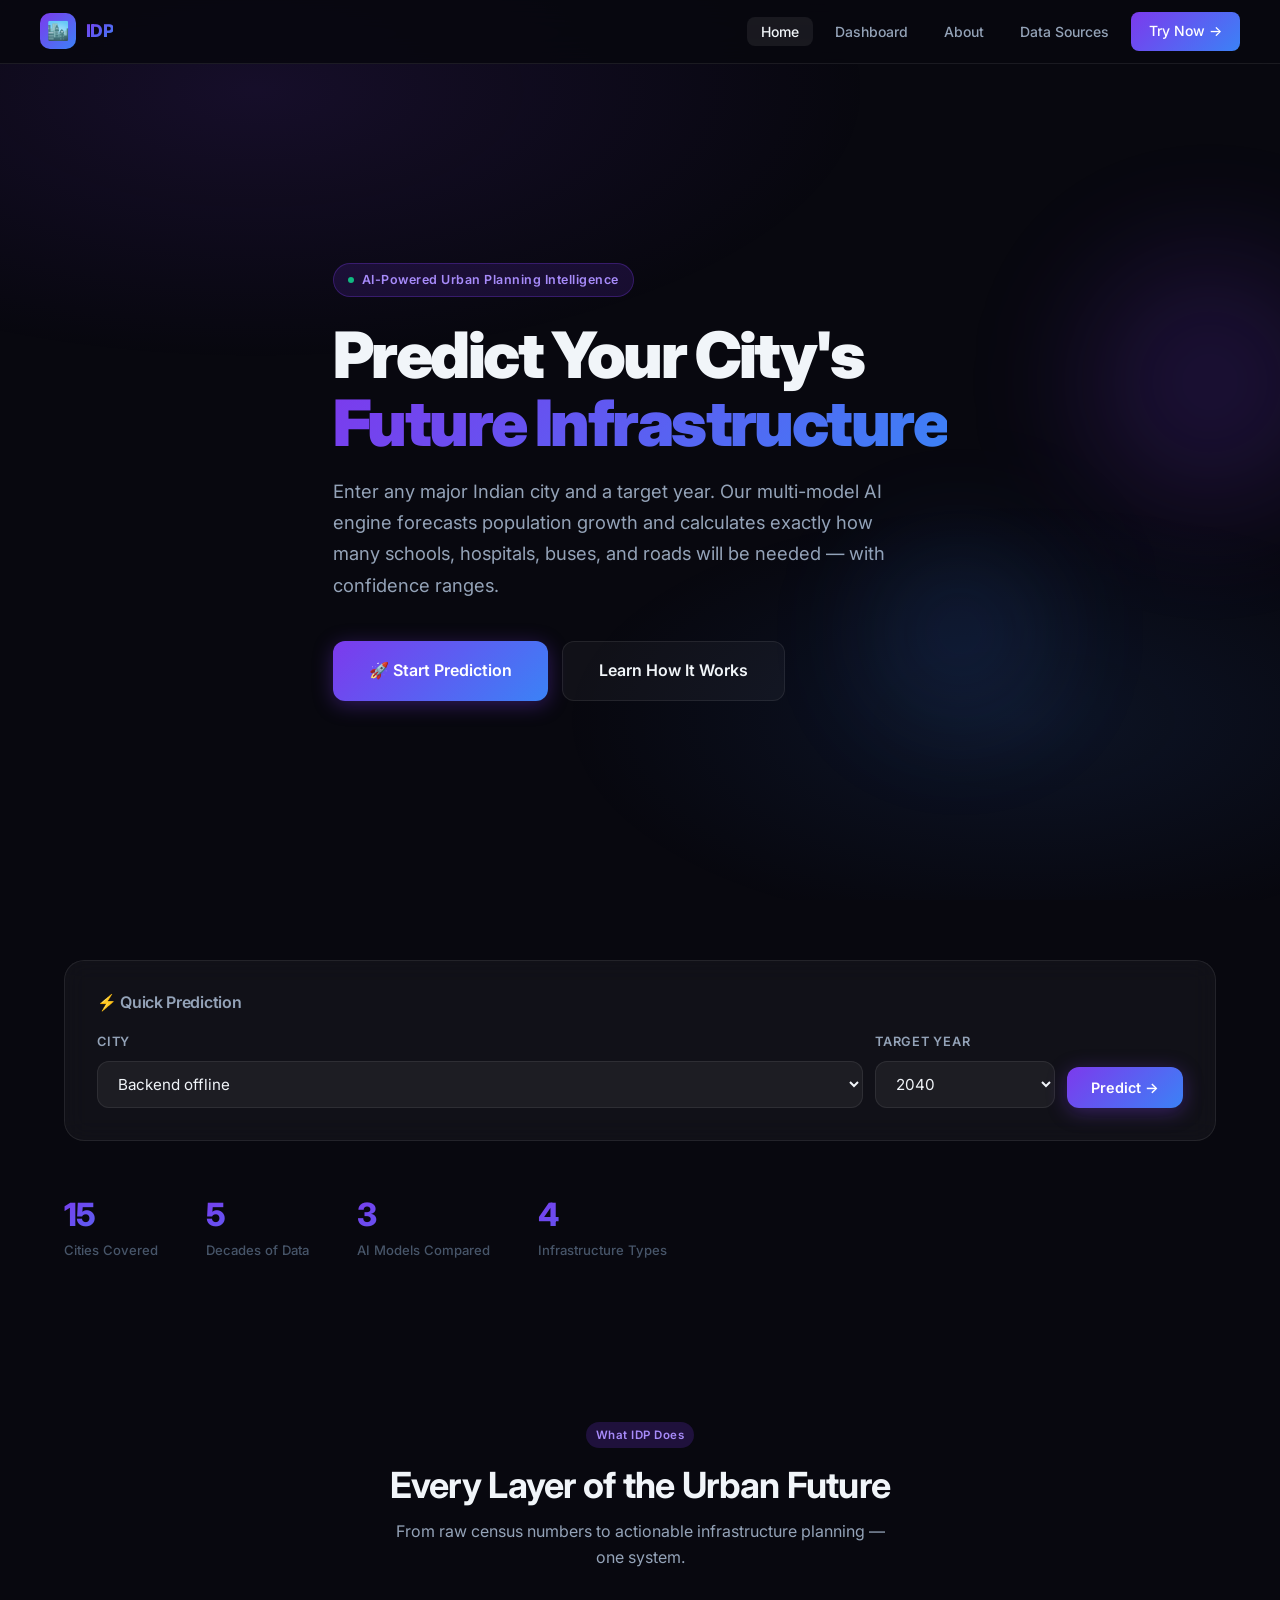
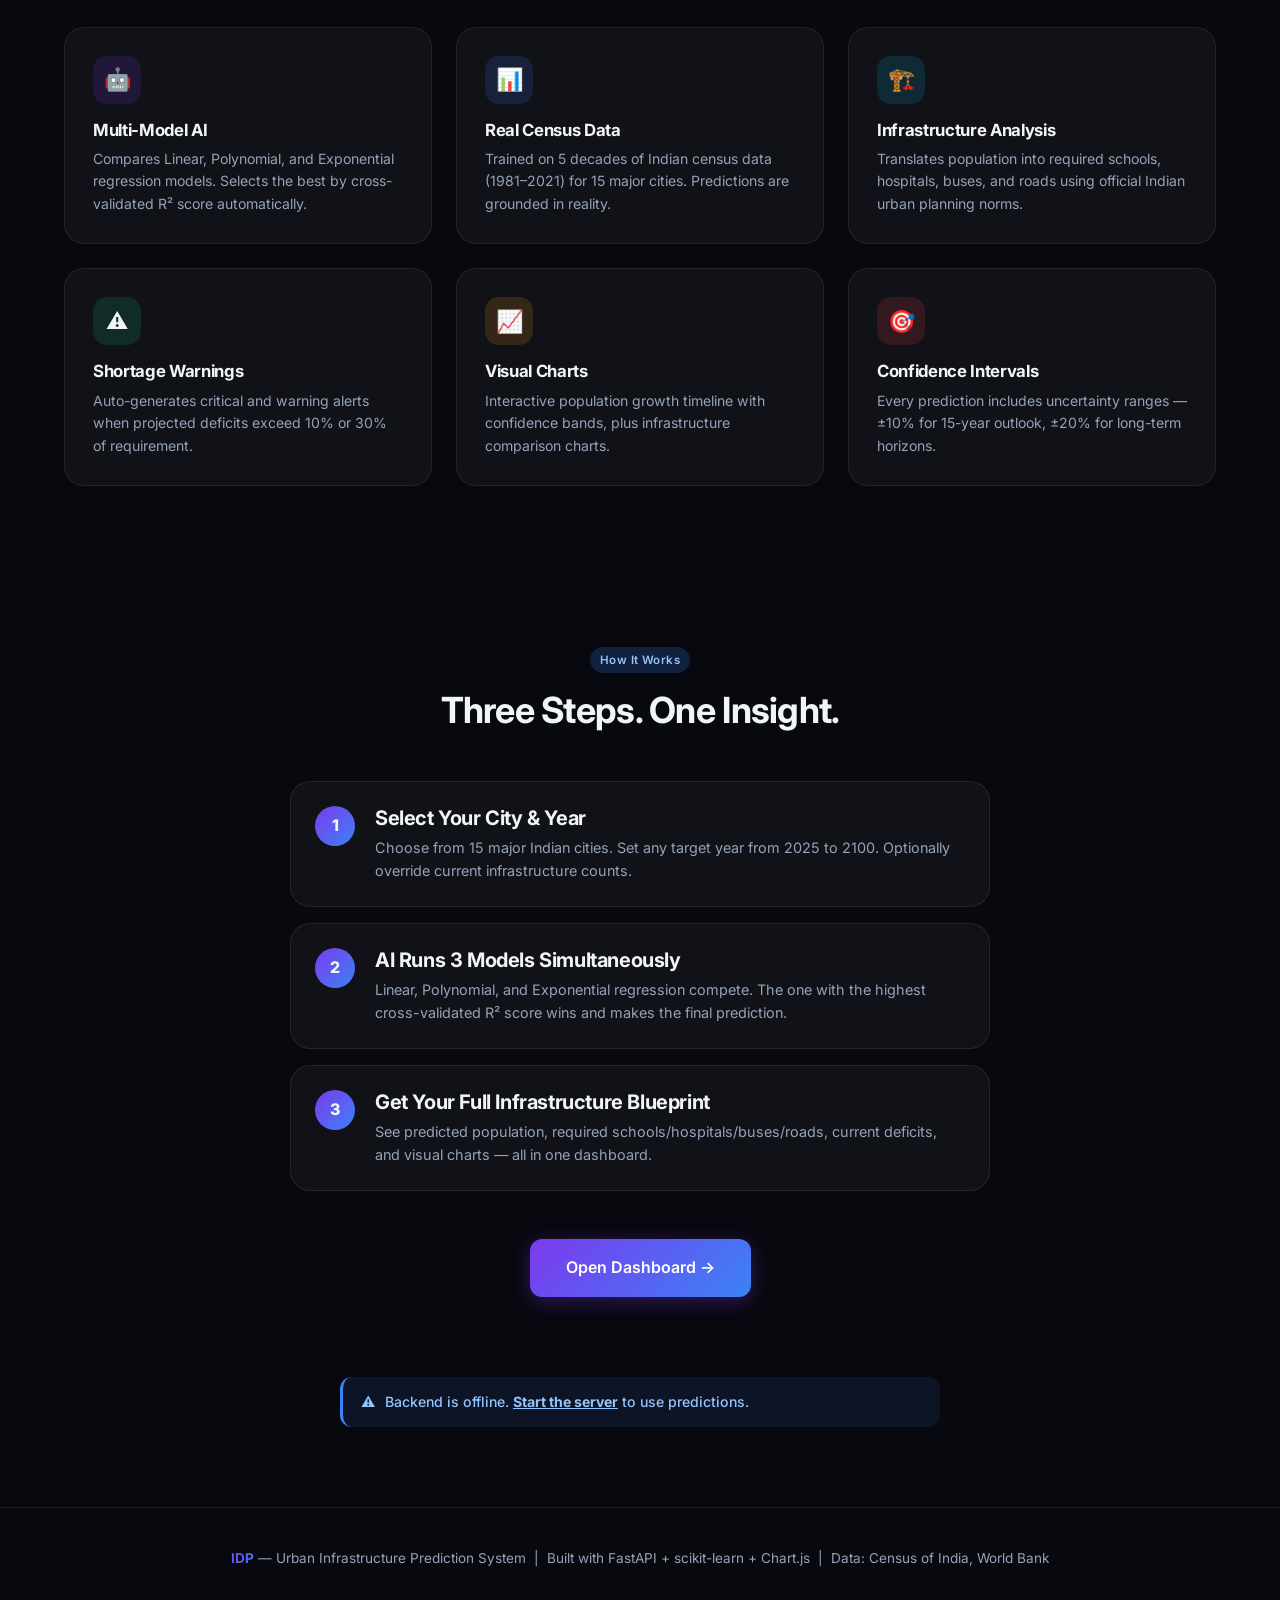
==== frontend/index.html @ 0c43f5b7 "v1.0-init: Project scaffold, data CSVs, README" ====
<!DOCTYPE html>
<html lang="en">
<head>
  <meta charset="UTF-8" />
  <meta name="viewport" content="width=device-width, initial-scale=1.0" />
  <title>IDP — Urban Infrastructure Prediction System</title>
  <meta name="description" content="AI-powered population forecasting and infrastructure planning for Indian cities. Predict future schools, hospitals, buses, and roads your city will need." />
  <link rel="stylesheet" href="css/style.css" />
  <style>
    /* ── Hero ── */
    .hero {
      min-height: calc(100vh - 64px);
      display: flex;
      align-items: center;
      position: relative;
      z-index: 1;
      overflow: hidden;
    }

    .hero-content { max-width: 680px; }

    .hero-badge {
      display: inline-flex;
      align-items: center;
      gap: 8px;
      background: rgba(124,58,237,0.15);
      border: 1px solid rgba(124,58,237,0.3);
      border-radius: 100px;
      padding: 6px 14px;
      font-size: 0.78rem;
      font-weight: 600;
      color: #a78bfa;
      margin-bottom: 24px;
      letter-spacing: 0.04em;
    }

    .hero-badge .dot {
      width: 6px; height: 6px;
      border-radius: 50%;
      background: #10b981;
      animation: pulse 2s ease-in-out infinite;
    }

    .hero h1 {
      font-size: clamp(2.4rem, 5.5vw, 4rem);
      font-weight: 900;
      line-height: 1.05;
      letter-spacing: -0.04em;
      margin-bottom: 20px;
    }

    .hero p {
      font-size: 1.15rem;
      line-height: 1.7;
      max-width: 560px;
      margin-bottom: 40px;
    }

    .hero-actions { display: flex; gap: 14px; flex-wrap: wrap; }

    /* ── Quick search ── */
    .quick-search {
      background: rgba(255,255,255,0.04);
      border: 1px solid rgba(255,255,255,0.08);
      border-radius: 20px;
      padding: 32px;
      backdrop-filter: blur(12px);
      margin-top: 60px;
    }

    .quick-search h3 {
      font-size: 1rem;
      font-weight: 600;
      color: var(--text-secondary);
      margin-bottom: 20px;
    }

    .search-row {
      display: grid;
      grid-template-columns: 1fr 180px auto;
      gap: 12px;
      align-items: end;
    }

    /* ── Stats ticker ── */
    .stats-row {
      display: flex;
      gap: 48px;
      flex-wrap: wrap;
      margin-top: 48px;
    }

    .stat-item {}
    .stat-item .num {
      font-size: 2rem;
      font-weight: 800;
      letter-spacing: -0.04em;
      background: var(--accent-grad);
      -webkit-background-clip: text;
      -webkit-text-fill-color: transparent;
      background-clip: text;
    }
    .stat-item .lbl {
      font-size: 0.82rem;
      color: var(--text-muted);
      font-weight: 500;
    }

    /* ── Feature grid ── */
    .feature-icon {
      width: 48px; height: 48px;
      border-radius: 14px;
      display: flex; align-items: center; justify-content: center;
      font-size: 22px;
      margin-bottom: 16px;
    }

    .feature-card h3 { margin-bottom: 8px; font-size: 1.05rem; }
    .feature-card p  { font-size: 0.88rem; }

    /* ── Hero visual ── */
    .hero-visual {
      position: absolute;
      right: -80px;
      top: 50%;
      transform: translateY(-50%);
      width: 500px;
      height: 500px;
      pointer-events: none;
      opacity: 0.7;
    }

    .orb {
      position: absolute;
      border-radius: 50%;
      filter: blur(60px);
    }

    .orb-1 {
      width: 300px; height: 300px;
      background: radial-gradient(circle, rgba(124,58,237,0.35), transparent);
      top: 0; right: 0;
      animation: float1 6s ease-in-out infinite;
    }

    .orb-2 {
      width: 200px; height: 200px;
      background: radial-gradient(circle, rgba(59,130,246,0.3), transparent);
      bottom: 0; left: 0;
      animation: float2 8s ease-in-out infinite;
    }

    @keyframes float1 {
      0%, 100% { transform: translateY(0) scale(1); }
      50%       { transform: translateY(-20px) scale(1.05); }
    }
    @keyframes float2 {
      0%, 100% { transform: translateY(0) scale(1); }
      50%       { transform: translateY(20px) scale(0.95); }
    }

    /* ── How it works ── */
    .step-number {
      width: 40px; height: 40px;
      border-radius: 50%;
      background: var(--accent-grad);
      display: flex; align-items: center; justify-content: center;
      font-weight: 800;
      font-size: 1rem;
      flex-shrink: 0;
    }

    .step-row {
      display: flex;
      align-items: flex-start;
      gap: 20px;
      padding: 24px;
      background: var(--bg-card);
      border: 1px solid var(--border);
      border-radius: var(--radius-lg);
      transition: var(--transition);
    }

    .step-row:hover {
      border-color: var(--border-accent);
      background: var(--bg-card-hover);
    }

    @media (max-width: 900px) {
      .hero-visual { display: none; }
      .search-row { grid-template-columns: 1fr; }
    }
  </style>
</head>
<body>

<!-- ── Navbar ── -->
<nav class="navbar">
  <div class="navbar-inner">
    <a href="index.html" class="nav-logo">
      <div class="logo-icon">🏙️</div>
      <span class="gradient-text">IDP</span>
    </a>
    <ul class="nav-links">
      <li><a href="index.html" class="active">Home</a></li>
      <li><a href="dashboard.html">Dashboard</a></li>
      <li><a href="about.html">About</a></li>
      <li><a href="sources.html">Data Sources</a></li>
      <li><a href="dashboard.html" class="btn btn-sm nav-cta">Try Now →</a></li>
    </ul>
  </div>
</nav>

<!-- ── Hero ── -->
<section class="hero">
  <div class="container">
    <div class="hero-content fade-in">
      <div class="hero-badge">
        <span class="dot"></span>
        AI-Powered Urban Planning Intelligence
      </div>

      <h1>
        Predict Your City's<br/>
        <span class="gradient-text">Future Infrastructure</span>
      </h1>

      <p>
        Enter any major Indian city and a target year. Our multi-model AI engine
        forecasts population growth and calculates exactly how many schools,
        hospitals, buses, and roads will be needed — with confidence ranges.
      </p>

      <div class="hero-actions">
        <a href="dashboard.html" class="btn btn-primary btn-lg" id="hero-cta-btn">
          🚀 Start Prediction
        </a>
        <a href="about.html" class="btn btn-secondary btn-lg">
          Learn How It Works
        </a>
      </div>
    </div>

    <!-- Floating orbs -->
    <div class="hero-visual">
      <div class="orb orb-1"></div>
      <div class="orb orb-2"></div>
    </div>
  </div>
</section>

<!-- ── Stats ── -->
<section class="section" style="padding-top: 0;">
  <div class="container">
    <!-- Quick search -->
    <div class="quick-search fade-in fade-in-delay-2">
      <h3>⚡ Quick Prediction</h3>
      <div class="search-row">
        <div class="form-group">
          <label class="form-label" for="qs-city">City</label>
          <select class="form-control" id="qs-city">
            <option value="">Loading cities...</option>
          </select>
        </div>
        <div class="form-group">
          <label class="form-label" for="qs-year">Target Year</label>
          <select class="form-control" id="qs-year"></select>
        </div>
        <div class="form-group">
          <label class="form-label">&nbsp;</label>
          <button class="btn btn-primary" id="qs-btn" onclick="quickPredict()">
            Predict →
          </button>
        </div>
      </div>
    </div>

    <!-- Stats ticker -->
    <div class="stats-row fade-in fade-in-delay-3">
      <div class="stat-item">
        <div class="num" id="stat-cities">15</div>
        <div class="lbl">Cities Covered</div>
      </div>
      <div class="stat-item">
        <div class="num">5</div>
        <div class="lbl">Decades of Data</div>
      </div>
      <div class="stat-item">
        <div class="num">3</div>
        <div class="lbl">AI Models Compared</div>
      </div>
      <div class="stat-item">
        <div class="num">4</div>
        <div class="lbl">Infrastructure Types</div>
      </div>
    </div>
  </div>
</section>

<!-- ── Features ── -->
<section class="section">
  <div class="container">
    <div style="text-align:center; margin-bottom: 56px;">
      <span class="badge badge-purple" style="margin-bottom: 16px;">What IDP Does</span>
      <h2>Every Layer of the Urban Future</h2>
      <p style="max-width: 520px; margin: 12px auto;">
        From raw census numbers to actionable infrastructure planning — one system.
      </p>
    </div>

    <div class="grid-3">
      <div class="card feature-card fade-in fade-in-delay-1">
        <div class="feature-icon" style="background: rgba(124,58,237,0.15);">🤖</div>
        <h3>Multi-Model AI</h3>
        <p>Compares Linear, Polynomial, and Exponential regression models. Selects the best by cross-validated R² score automatically.</p>
      </div>
      <div class="card feature-card fade-in fade-in-delay-2">
        <div class="feature-icon" style="background: rgba(59,130,246,0.15);">📊</div>
        <h3>Real Census Data</h3>
        <p>Trained on 5 decades of Indian census data (1981–2021) for 15 major cities. Predictions are grounded in reality.</p>
      </div>
      <div class="card feature-card fade-in fade-in-delay-3">
        <div class="feature-icon" style="background: rgba(6,182,212,0.15);">🏗️</div>
        <h3>Infrastructure Analysis</h3>
        <p>Translates population into required schools, hospitals, buses, and roads using official Indian urban planning norms.</p>
      </div>
      <div class="card feature-card fade-in fade-in-delay-1">
        <div class="feature-icon" style="background: rgba(16,185,129,0.15);">⚠️</div>
        <h3>Shortage Warnings</h3>
        <p>Auto-generates critical and warning alerts when projected deficits exceed 10% or 30% of requirement.</p>
      </div>
      <div class="card feature-card fade-in fade-in-delay-2">
        <div class="feature-icon" style="background: rgba(245,158,11,0.15);">📈</div>
        <h3>Visual Charts</h3>
        <p>Interactive population growth timeline with confidence bands, plus infrastructure comparison charts.</p>
      </div>
      <div class="card feature-card fade-in fade-in-delay-3">
        <div class="feature-icon" style="background: rgba(239,68,68,0.15);">🎯</div>
        <h3>Confidence Intervals</h3>
        <p>Every prediction includes uncertainty ranges — ±10% for 15-year outlook, ±20% for long-term horizons.</p>
      </div>
    </div>
  </div>
</section>

<!-- ── How it works ── -->
<section class="section">
  <div class="container">
    <div style="text-align:center; margin-bottom: 48px;">
      <span class="badge badge-blue" style="margin-bottom: 16px;">How It Works</span>
      <h2>Three Steps. One Insight.</h2>
    </div>

    <div style="display: flex; flex-direction: column; gap: 16px; max-width: 700px; margin: 0 auto;">
      <div class="step-row fade-in">
        <div class="step-number">1</div>
        <div>
          <h3 style="margin-bottom: 6px;">Select Your City & Year</h3>
          <p style="font-size: 0.9rem;">Choose from 15 major Indian cities. Set any target year from 2025 to 2100. Optionally override current infrastructure counts.</p>
        </div>
      </div>
      <div class="step-row fade-in fade-in-delay-1">
        <div class="step-number">2</div>
        <div>
          <h3 style="margin-bottom: 6px;">AI Runs 3 Models Simultaneously</h3>
          <p style="font-size: 0.9rem;">Linear, Polynomial, and Exponential regression compete. The one with the highest cross-validated R² score wins and makes the final prediction.</p>
        </div>
      </div>
      <div class="step-row fade-in fade-in-delay-2">
        <div class="step-number">3</div>
        <div>
          <h3 style="margin-bottom: 6px;">Get Your Full Infrastructure Blueprint</h3>
          <p style="font-size: 0.9rem;">See predicted population, required schools/hospitals/buses/roads, current deficits, and visual charts — all in one dashboard.</p>
        </div>
      </div>
    </div>

    <div style="text-align:center; margin-top: 48px;">
      <a href="dashboard.html" class="btn btn-primary btn-lg" id="how-cta-btn">
        Open Dashboard →
      </a>
    </div>
  </div>
</section>

<!-- ── Backend status ── -->
<section class="section" style="padding-top: 0;">
  <div class="container">
    <div id="backend-status-bar" class="alert alert-info" style="max-width: 600px; margin: 0 auto; display:none;">
      <span>⚠️</span>
      <span>Backend is offline. <a href="about.html#setup" style="color:inherit;font-weight:700;">Start the server</a> to use predictions.</span>
    </div>
  </div>
</section>

<!-- ── Footer ── -->
<footer class="footer">
  <p>
    <strong class="gradient-text">IDP</strong> — Urban Infrastructure Prediction System &nbsp;|&nbsp;
    Built with FastAPI + scikit-learn + Chart.js &nbsp;|&nbsp;
    Data: Census of India, World Bank
  </p>
</footer>

<script src="js/api.js"></script>
<script>
  // ── Populate year selector ──
  const ysEl = document.getElementById("qs-year");
  for (let y = 2025; y <= 2075; y += 5) {
    const opt = document.createElement("option");
    opt.value = y;
    opt.textContent = y;
    if (y === 2040) opt.selected = true;
    ysEl.appendChild(opt);
  }

  // ── Load cities ──
  (async () => {
    const el = document.getElementById("qs-city");
    try {
      const data = await getCities();
      el.innerHTML = "";
      data.cities.forEach(c => {
        const opt = document.createElement("option");
        opt.value = c; opt.textContent = c;
        el.appendChild(opt);
      });
      document.getElementById("stat-cities").textContent = data.count;
    } catch {
      el.innerHTML = '<option value="">Backend offline</option>';
      document.getElementById("backend-status-bar").style.display = "flex";
    }
  })();

  // ── Backend health check ──
  checkBackendHealth().then(ok => {
    if (!ok) document.getElementById("backend-status-bar").style.display = "flex";
  });

  // ── Quick predict → redirect to dashboard ──
  function quickPredict() {
    const city = document.getElementById("qs-city").value;
    const year = document.getElementById("qs-year").value;
    if (!city) return;
    window.location.href = `dashboard.html?city=${encodeURIComponent(city)}&year=${year}`;
  }
</script>
</body>
</html>
---- frontend/css/style.css ----
/* ═══════════════════════════════════════════════════════════════
   IDP — Urban Infrastructure Prediction System
   style.css — Design System (Dark Mode + Glassmorphism)
═══════════════════════════════════════════════════════════════ */

@import url('https://fonts.googleapis.com/css2?family=Inter:wght@300;400;500;600;700;800;900&family=JetBrains+Mono:wght@400;500&display=swap');

/* ── CSS Variables ── */
:root {
  --bg-primary:    #08080f;
  --bg-secondary:  #0f0f1a;
  --bg-card:       rgba(255, 255, 255, 0.04);
  --bg-card-hover: rgba(255, 255, 255, 0.07);

  --accent-purple: #7c3aed;
  --accent-blue:   #3b82f6;
  --accent-cyan:   #06b6d4;
  --accent-grad:   linear-gradient(135deg, #7c3aed, #3b82f6);
  --accent-grad2:  linear-gradient(135deg, #3b82f6, #06b6d4);

  --success:  #10b981;
  --warning:  #f59e0b;
  --danger:   #ef4444;

  --text-primary:   #f1f5f9;
  --text-secondary: #94a3b8;
  --text-muted:     #475569;

  --border:        rgba(255, 255, 255, 0.08);
  --border-accent: rgba(124, 58, 237, 0.4);

  --shadow-sm:  0 2px 8px rgba(0,0,0,0.4);
  --shadow-md:  0 8px 32px rgba(0,0,0,0.5);
  --shadow-lg:  0 24px 64px rgba(0,0,0,0.6);
  --shadow-glow: 0 0 40px rgba(124, 58, 237, 0.15);

  --radius-sm: 8px;
  --radius-md: 12px;
  --radius-lg: 20px;
  --radius-xl: 28px;

  --transition: all 0.25s cubic-bezier(0.4, 0, 0.2, 1);
}

/* ── Reset ── */
*, *::before, *::after { box-sizing: border-box; margin: 0; padding: 0; }

html { scroll-behavior: smooth; }

body {
  font-family: 'Inter', -apple-system, sans-serif;
  background: var(--bg-primary);
  color: var(--text-primary);
  line-height: 1.6;
  min-height: 100vh;
  overflow-x: hidden;
}

/* ── Background mesh ── */
body::before {
  content: '';
  position: fixed;
  inset: 0;
  background:
    radial-gradient(ellipse 80% 50% at 20% 10%, rgba(124,58,237,0.12) 0%, transparent 60%),
    radial-gradient(ellipse 60% 40% at 80% 80%, rgba(59,130,246,0.10) 0%, transparent 60%);
  pointer-events: none;
  z-index: 0;
}

/* ── Typography ── */
h1, h2, h3, h4, h5, h6 { font-weight: 700; line-height: 1.2; letter-spacing: -0.02em; }
h1 { font-size: clamp(2rem, 5vw, 3.5rem); }
h2 { font-size: clamp(1.5rem, 3vw, 2.25rem); }
h3 { font-size: 1.25rem; }
p  { color: var(--text-secondary); }

.gradient-text {
  background: var(--accent-grad);
  -webkit-background-clip: text;
  -webkit-text-fill-color: transparent;
  background-clip: text;
}

.mono { font-family: 'JetBrains Mono', monospace; }

/* ── Layout ── */
.container { max-width: 1200px; margin: 0 auto; padding: 0 24px; }
.section    { padding: 80px 0; position: relative; z-index: 1; }

/* ── Navbar ── */
.navbar {
  position: sticky;
  top: 0;
  z-index: 100;
  background: rgba(8, 8, 15, 0.85);
  backdrop-filter: blur(20px);
  border-bottom: 1px solid var(--border);
  padding: 0 24px;
  height: 64px;
  display: flex;
  align-items: center;
}

.navbar-inner {
  max-width: 1200px;
  margin: 0 auto;
  width: 100%;
  display: flex;
  align-items: center;
  justify-content: space-between;
}

.nav-logo {
  display: flex;
  align-items: center;
  gap: 10px;
  text-decoration: none;
  font-weight: 800;
  font-size: 1.1rem;
  letter-spacing: -0.03em;
}

.nav-logo .logo-icon {
  width: 36px; height: 36px;
  border-radius: 10px;
  background: var(--accent-grad);
  display: flex; align-items: center; justify-content: center;
  font-size: 18px;
}

.nav-links {
  display: flex;
  align-items: center;
  gap: 8px;
  list-style: none;
}

.nav-links a {
  text-decoration: none;
  color: var(--text-secondary);
  font-size: 0.875rem;
  font-weight: 500;
  padding: 6px 14px;
  border-radius: var(--radius-sm);
  transition: var(--transition);
}

.nav-links a:hover,
.nav-links a.active {
  color: var(--text-primary);
  background: var(--bg-card-hover);
}

.nav-cta {
  background: var(--accent-grad) !important;
  color: #fff !important;
  padding: 8px 18px !important;
}

/* ── Glass Card ── */
.card {
  background: var(--bg-card);
  border: 1px solid var(--border);
  border-radius: var(--radius-lg);
  padding: 28px;
  backdrop-filter: blur(12px);
  transition: var(--transition);
  position: relative;
  overflow: hidden;
}

.card:hover {
  background: var(--bg-card-hover);
  border-color: var(--border-accent);
  transform: translateY(-2px);
  box-shadow: var(--shadow-glow);
}

.card-sm { padding: 20px; border-radius: var(--radius-md); }

/* ── Stat Card ── */
.stat-card {
  background: var(--bg-card);
  border: 1px solid var(--border);
  border-radius: var(--radius-lg);
  padding: 24px;
  display: flex;
  flex-direction: column;
  gap: 8px;
  transition: var(--transition);
}

.stat-card:hover {
  border-color: var(--border-accent);
  box-shadow: var(--shadow-glow);
  transform: translateY(-2px);
}

.stat-label {
  font-size: 0.75rem;
  font-weight: 600;
  text-transform: uppercase;
  letter-spacing: 0.08em;
  color: var(--text-muted);
}

.stat-value {
  font-size: 2rem;
  font-weight: 800;
  letter-spacing: -0.04em;
  line-height: 1;
}

.stat-sub {
  font-size: 0.8rem;
  color: var(--text-secondary);
}

.stat-icon {
  font-size: 1.5rem;
  margin-bottom: 4px;
}

/* ── Buttons ── */
.btn {
  display: inline-flex;
  align-items: center;
  gap: 8px;
  padding: 12px 24px;
  border-radius: var(--radius-md);
  font-family: inherit;
  font-size: 0.9rem;
  font-weight: 600;
  cursor: pointer;
  border: none;
  transition: var(--transition);
  text-decoration: none;
  white-space: nowrap;
}

.btn-primary {
  background: var(--accent-grad);
  color: #fff;
  box-shadow: 0 4px 20px rgba(124, 58, 237, 0.35);
}

.btn-primary:hover {
  transform: translateY(-2px);
  box-shadow: 0 8px 30px rgba(124, 58, 237, 0.5);
}

.btn-secondary {
  background: var(--bg-card);
  color: var(--text-primary);
  border: 1px solid var(--border);
}

.btn-secondary:hover {
  background: var(--bg-card-hover);
  border-color: var(--border-accent);
}

.btn-sm { padding: 8px 16px; font-size: 0.8rem; }
.btn-lg { padding: 16px 36px; font-size: 1rem; }

/* ── Form Elements ── */
.form-group {
  display: flex;
  flex-direction: column;
  gap: 8px;
}

.form-label {
  font-size: 0.8rem;
  font-weight: 600;
  color: var(--text-secondary);
  text-transform: uppercase;
  letter-spacing: 0.06em;
}

.form-control {
  background: rgba(255,255,255,0.05);
  border: 1px solid var(--border);
  border-radius: var(--radius-md);
  color: var(--text-primary);
  font-family: inherit;
  font-size: 0.95rem;
  padding: 12px 16px;
  transition: var(--transition);
  width: 100%;
}

.form-control:focus {
  outline: none;
  border-color: var(--accent-purple);
  box-shadow: 0 0 0 3px rgba(124,58,237,0.15);
  background: rgba(255,255,255,0.07);
}

.form-control option {
  background: var(--bg-secondary);
  color: var(--text-primary);
}

/* ── Range slider ── */
input[type="range"] {
  -webkit-appearance: none;
  width: 100%;
  height: 6px;
  background: var(--border);
  border-radius: 3px;
  outline: none;
}

input[type="range"]::-webkit-slider-thumb {
  -webkit-appearance: none;
  width: 20px; height: 20px;
  border-radius: 50%;
  background: var(--accent-grad);
  cursor: pointer;
  box-shadow: 0 0 12px rgba(124,58,237,0.5);
}

/* ── Badge / Tag ── */
.badge {
  display: inline-flex;
  align-items: center;
  gap: 4px;
  padding: 4px 10px;
  border-radius: 100px;
  font-size: 0.72rem;
  font-weight: 600;
  letter-spacing: 0.04em;
}

.badge-purple  { background: rgba(124,58,237,0.2);  color: #a78bfa; }
.badge-blue    { background: rgba(59,130,246,0.2);  color: #93c5fd; }
.badge-success { background: rgba(16,185,129,0.2);  color: #6ee7b7; }
.badge-warning { background: rgba(245,158,11,0.2);  color: #fcd34d; }
.badge-danger  { background: rgba(239,68,68,0.2);   color: #fca5a5; }

/* ── Progress bar ── */
.progress-bar-wrap {
  background: rgba(255,255,255,0.06);
  border-radius: 100px;
  height: 8px;
  overflow: hidden;
}

.progress-bar-fill {
  height: 100%;
  border-radius: 100px;
  transition: width 1s cubic-bezier(0.4,0,0.2,1);
}

/* ── Warning banners ── */
.alert {
  padding: 14px 18px;
  border-radius: var(--radius-md);
  font-size: 0.88rem;
  font-weight: 500;
  display: flex;
  align-items: flex-start;
  gap: 10px;
  border-left: 3px solid;
}

.alert-critical { background: rgba(239,68,68,0.1);   border-color: var(--danger);  color: #fca5a5; }
.alert-warning  { background: rgba(245,158,11,0.1);  border-color: var(--warning); color: #fcd34d; }
.alert-success  { background: rgba(16,185,129,0.1);  border-color: var(--success); color: #6ee7b7; }
.alert-info     { background: rgba(59,130,246,0.1);  border-color: var(--accent-blue); color: #93c5fd; }

/* ── Grid ── */
.grid-2 { display: grid; grid-template-columns: repeat(2, 1fr); gap: 24px; }
.grid-3 { display: grid; grid-template-columns: repeat(3, 1fr); gap: 24px; }
.grid-4 { display: grid; grid-template-columns: repeat(4, 1fr); gap: 20px; }

/* ── Divider ── */
.divider {
  height: 1px;
  background: var(--border);
  margin: 24px 0;
}

/* ── Loading spinner ── */
.spinner {
  width: 40px; height: 40px;
  border: 3px solid var(--border);
  border-top-color: var(--accent-purple);
  border-radius: 50%;
  animation: spin 0.7s linear infinite;
  margin: 0 auto;
}

@keyframes spin { to { transform: rotate(360deg); } }

/* ── Fade in ── */
.fade-in {
  opacity: 0;
  transform: translateY(20px);
  animation: fadeUp 0.5s ease forwards;
}

@keyframes fadeUp {
  to { opacity: 1; transform: translateY(0); }
}

.fade-in-delay-1 { animation-delay: 0.1s; }
.fade-in-delay-2 { animation-delay: 0.2s; }
.fade-in-delay-3 { animation-delay: 0.3s; }
.fade-in-delay-4 { animation-delay: 0.4s; }

/* ── Pulse ── */
.pulse {
  animation: pulse 2s ease-in-out infinite;
}

@keyframes pulse {
  0%, 100% { opacity: 1; }
  50%       { opacity: 0.6; }
}

/* ── Footer ── */
.footer {
  border-top: 1px solid var(--border);
  padding: 40px 24px;
  text-align: center;
  color: var(--text-muted);
  font-size: 0.85rem;
  position: relative;
  z-index: 1;
}

/* ── Responsive ── */
@media (max-width: 768px) {
  .grid-2, .grid-3, .grid-4 { grid-template-columns: 1fr; }
  .nav-links { display: none; }
  .section { padding: 48px 0; }
  .card { padding: 20px; }
}

@media (max-width: 480px) {
  .container { padding: 0 16px; }
  h1 { font-size: 1.8rem; }
}

/* ── Scrollbar ── */
::-webkit-scrollbar { width: 6px; }
::-webkit-scrollbar-track { background: var(--bg-primary); }
::-webkit-scrollbar-thumb { background: var(--text-muted); border-radius: 3px; }
::-webkit-scrollbar-thumb:hover { background: var(--accent-purple); }

/* ── Selection ── */
::selection { background: rgba(124,58,237,0.3); }
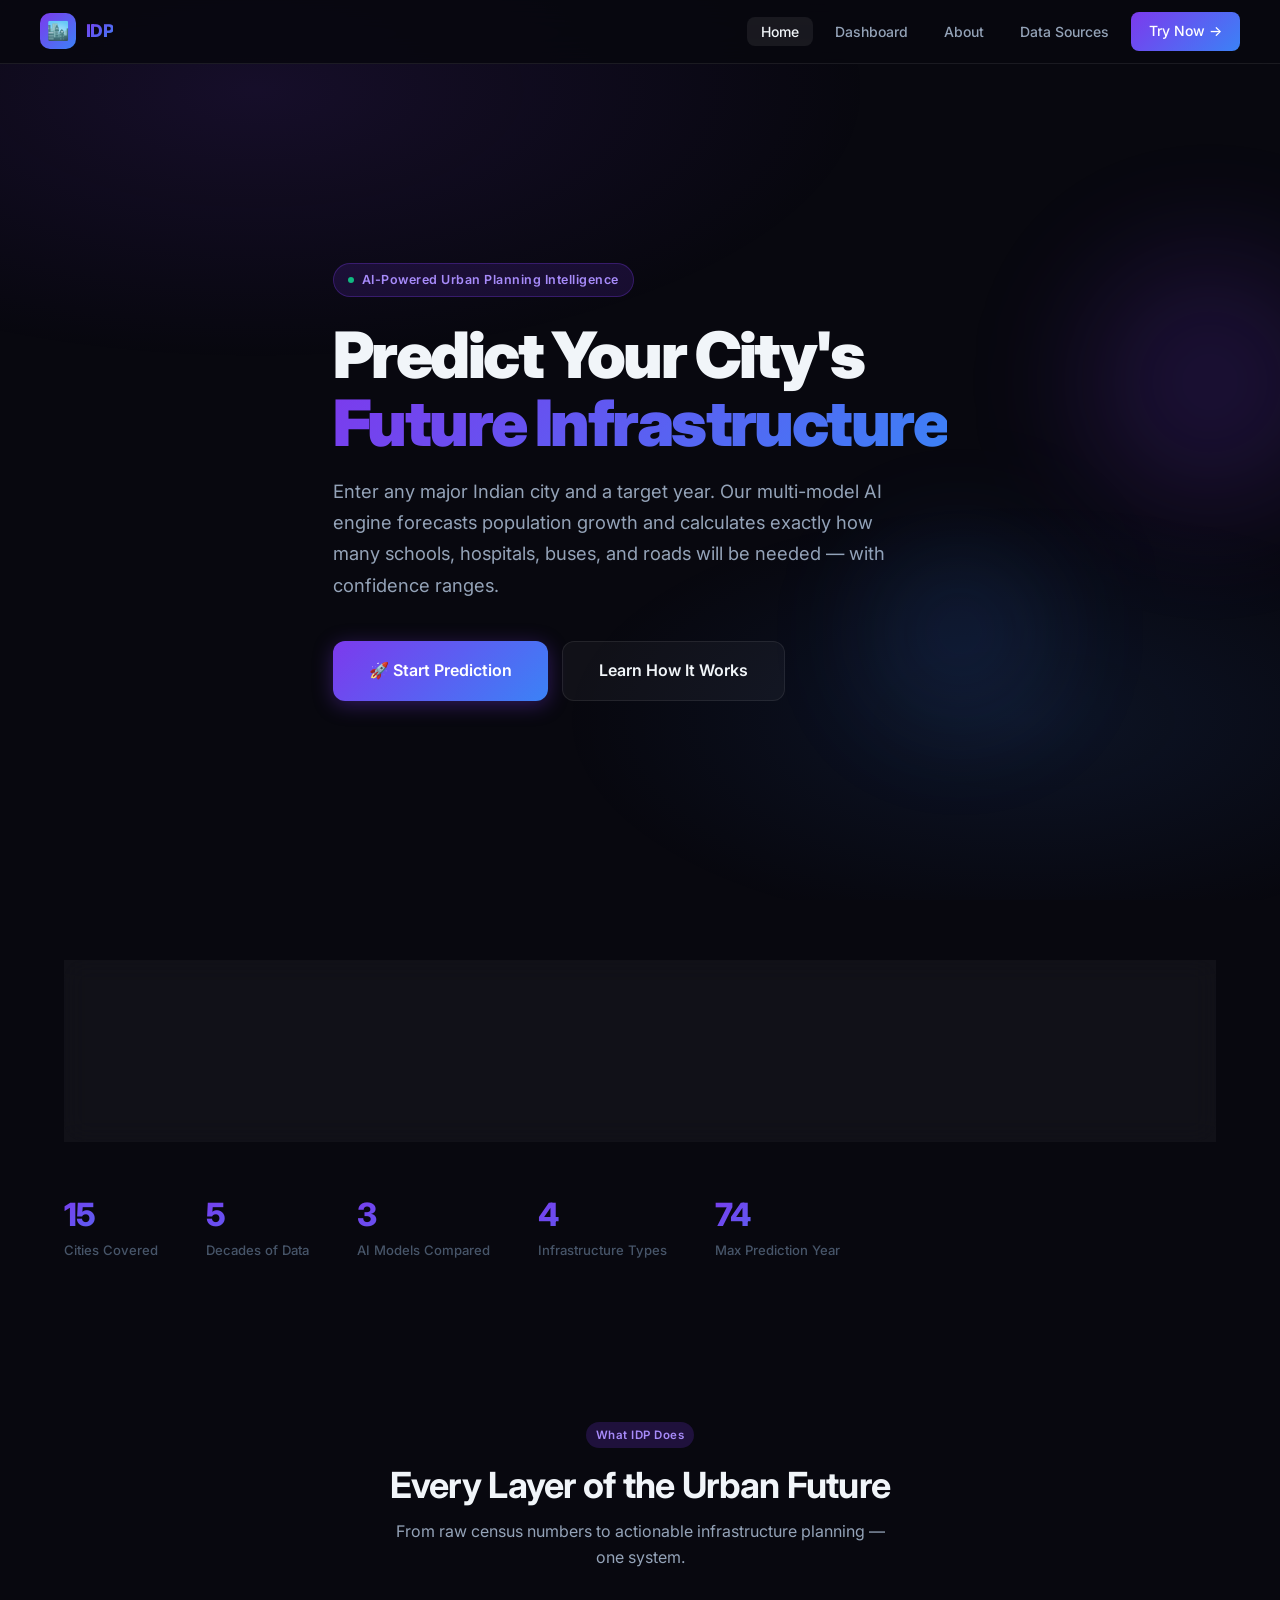
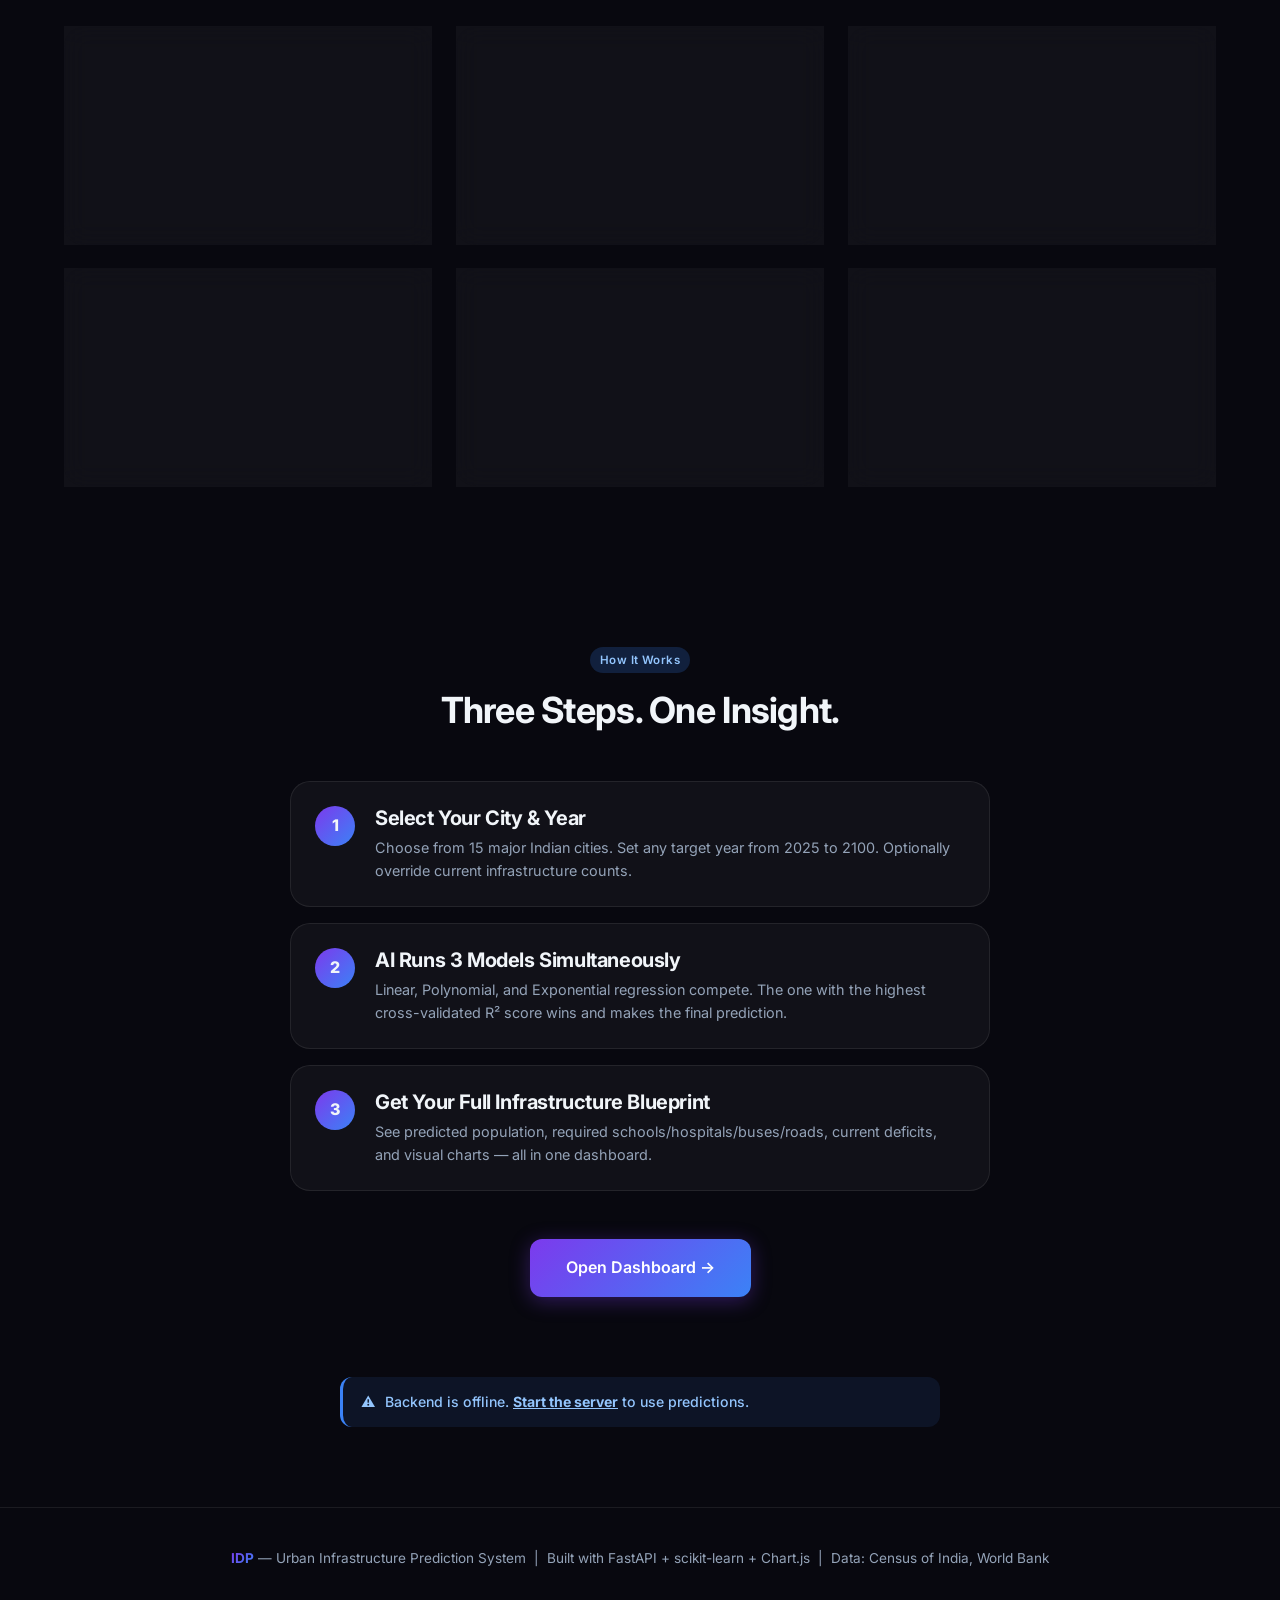
==== commit ab92a88d: "v1.4-polish: CAGR + density metrics, projection table, animated stats counters" ====
--- a/frontend/index.html
+++ b/frontend/index.html
@@ -275,23 +275,27 @@
       </div>
     </div>
 
-    <!-- Stats ticker -->
-    <div class="stats-row fade-in fade-in-delay-3">
+    <!-- Stats ticker (animated counters) -->
+    <div class="stats-row fade-in fade-in-delay-3" id="stats-row">
       <div class="stat-item">
-        <div class="num" id="stat-cities">15</div>
+        <div class="num" id="stat-cities" data-target="15">0</div>
         <div class="lbl">Cities Covered</div>
       </div>
       <div class="stat-item">
-        <div class="num">5</div>
+        <div class="num" data-target="5">0</div>
         <div class="lbl">Decades of Data</div>
       </div>
       <div class="stat-item">
-        <div class="num">3</div>
+        <div class="num" data-target="3">0</div>
         <div class="lbl">AI Models Compared</div>
       </div>
       <div class="stat-item">
-        <div class="num">4</div>
+        <div class="num" data-target="4">0</div>
         <div class="lbl">Infrastructure Types</div>
+      </div>
+      <div class="stat-item">
+        <div class="num" data-target="75">0</div>
+        <div class="lbl">Max Prediction Year</div>
       </div>
     </div>
   </div>
@@ -444,6 +448,36 @@
     if (!city) return;
     window.location.href = `dashboard.html?city=${encodeURIComponent(city)}&year=${year}`;
   }
+
+  // ── Animated counters (IntersectionObserver) ──
+  function animateCounter(el, target, duration = 1200) {
+    const start = performance.now();
+    const update = (time) => {
+      const elapsed = time - start;
+      const progress = Math.min(elapsed / duration, 1);
+      // ease-out cubic
+      const eased = 1 - Math.pow(1 - progress, 3);
+      el.textContent = Math.round(eased * target);
+      if (progress < 1) requestAnimationFrame(update);
+      else el.textContent = target;
+    };
+    requestAnimationFrame(update);
+  }
+
+  const statsObserver = new IntersectionObserver((entries) => {
+    entries.forEach(entry => {
+      if (entry.isIntersecting) {
+        entry.target.querySelectorAll(".num[data-target]").forEach(el => {
+          const target = parseInt(el.dataset.target);
+          animateCounter(el, target);
+        });
+        statsObserver.unobserve(entry.target);
+      }
+    });
+  }, { threshold: 0.3 });
+
+  const statsRow = document.getElementById("stats-row");
+  if (statsRow) statsObserver.observe(statsRow);
 </script>
 </body>
 </html>
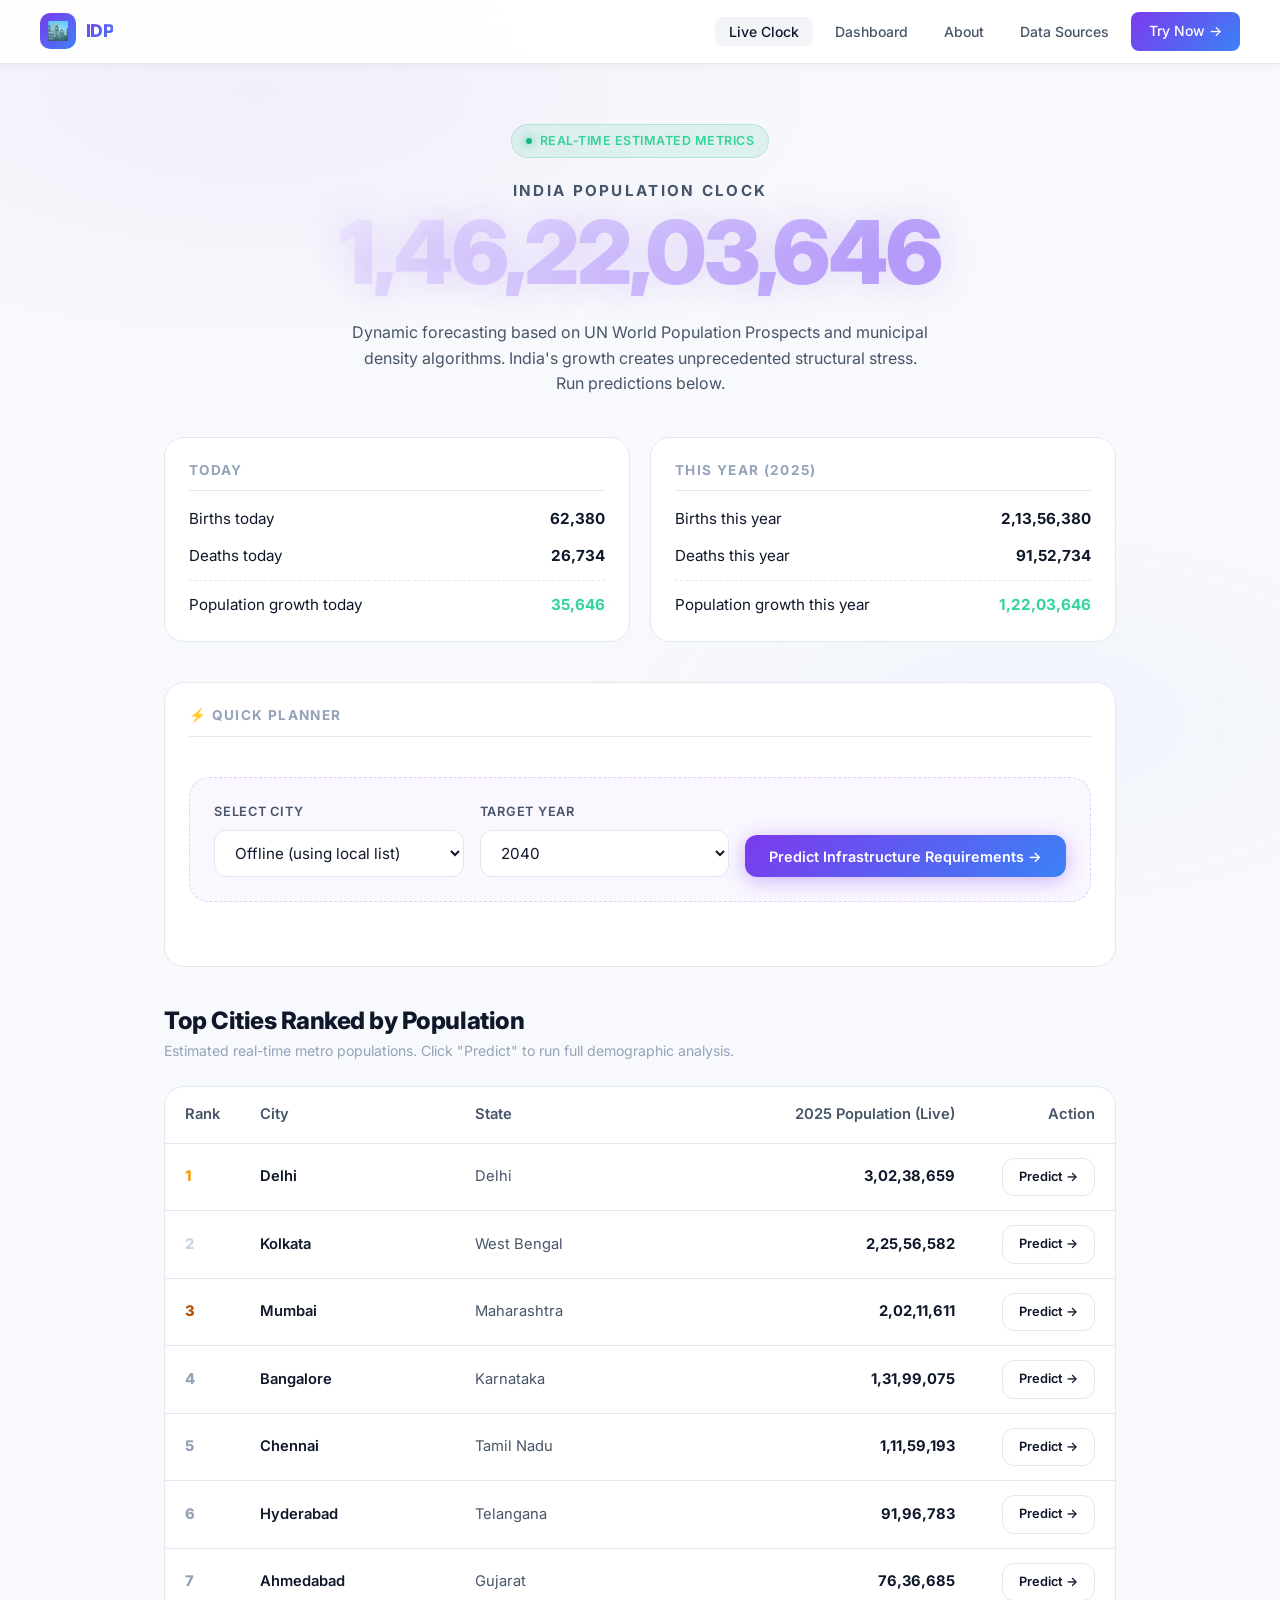
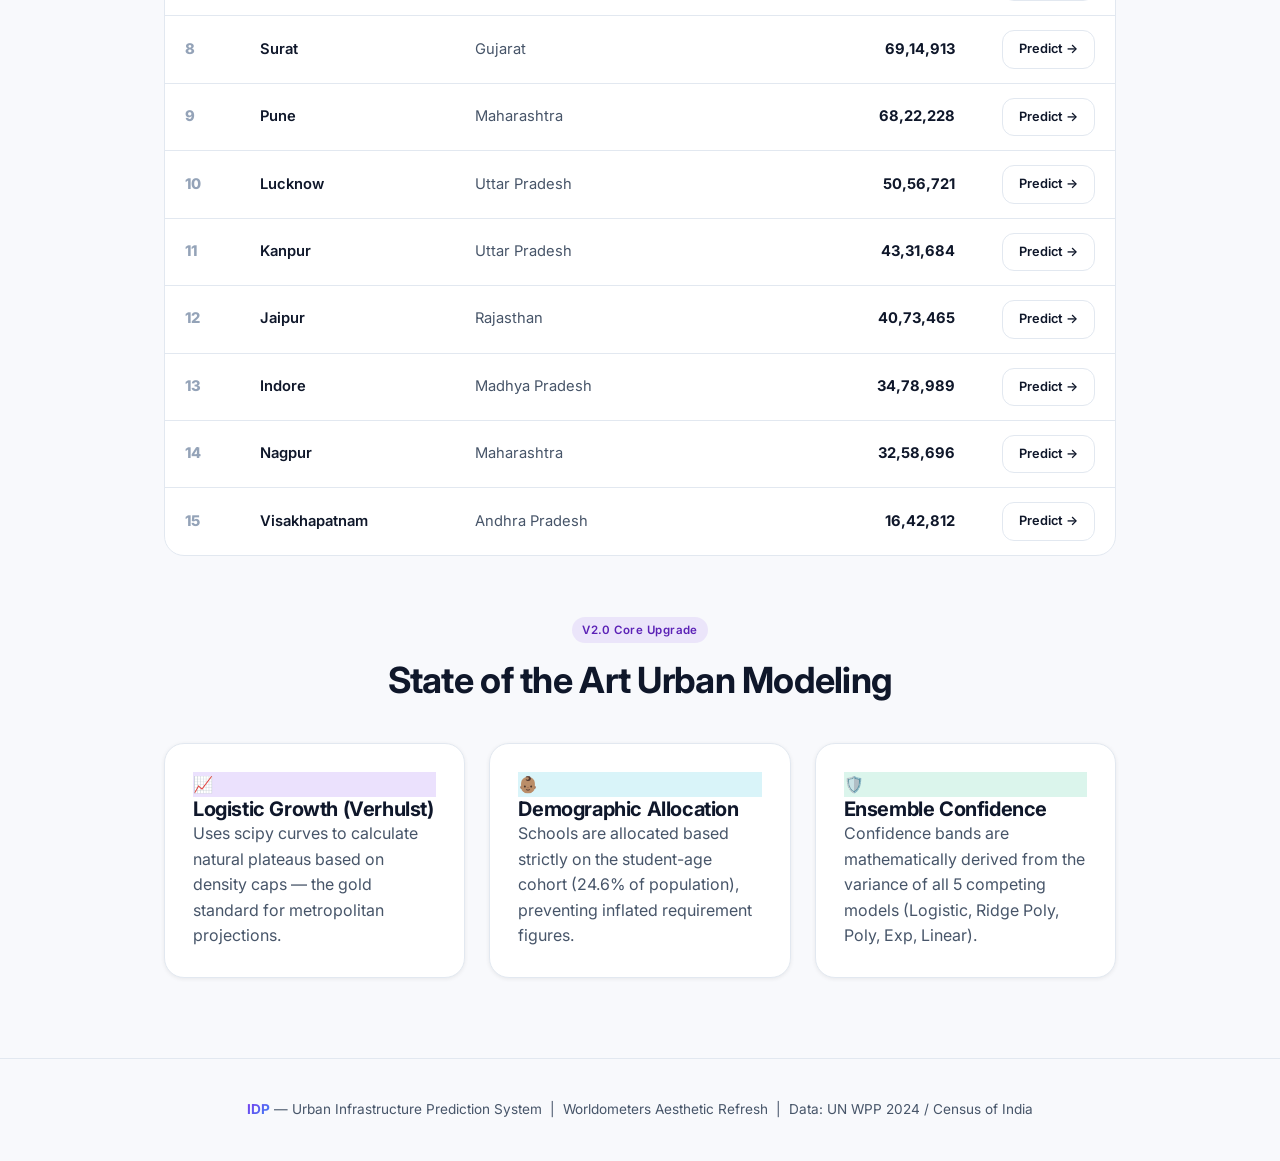
==== commit a252ab05: "v2.0: Light mode UI, 80/20 ML pipeline, fixed population data, Vercel deployment config" ====
--- a/frontend/index.html
+++ b/frontend/index.html
@@ -3,192 +3,200 @@
 <head>
   <meta charset="UTF-8" />
   <meta name="viewport" content="width=device-width, initial-scale=1.0" />
-  <title>IDP — Urban Infrastructure Prediction System</title>
-  <meta name="description" content="AI-powered population forecasting and infrastructure planning for Indian cities. Predict future schools, hospitals, buses, and roads your city will need." />
+  <title>India Live Population Clock — IDP</title>
+  <meta name="description" content="Live Worldometers-style Indian population clock and predictive urban planning platform. Run multi-model AI predictions for major cities." />
   <link rel="stylesheet" href="css/style.css" />
   <style>
-    /* ── Hero ── */
-    .hero {
-      min-height: calc(100vh - 64px);
-      display: flex;
-      align-items: center;
+    /* ── Worldometers Ticker Styles ── */
+    .clock-hero {
+      text-align: center;
+      padding: 60px 0 40px 0;
       position: relative;
-      z-index: 1;
-      overflow: hidden;
-    }
-
-    .hero-content { max-width: 680px; }
-
-    .hero-badge {
+    }
+
+    .clock-title {
+      font-size: 0.95rem;
+      font-weight: 700;
+      text-transform: uppercase;
+      letter-spacing: 0.15em;
+      color: var(--text-secondary);
+      margin-bottom: 8px;
+    }
+
+    .clock-large {
+      font-size: clamp(3.2rem, 8vw, 5.5rem);
+      font-weight: 900;
+      letter-spacing: -0.03em;
+      line-height: 1;
+      font-family: 'Inter', monospace;
+      background: linear-gradient(135deg, #ffffff 0%, #a78bfa 100%);
+      -webkit-background-clip: text;
+      -webkit-text-fill-color: transparent;
+      background-clip: text;
+      margin-bottom: 24px;
+      text-shadow: 0 0 40px rgba(124, 58, 237, 0.2);
+    }
+
+    /* ── Live Indicator Dot ── */
+    .indicator-wrapper {
       display: inline-flex;
       align-items: center;
       gap: 8px;
-      background: rgba(124,58,237,0.15);
-      border: 1px solid rgba(124,58,237,0.3);
+      background: rgba(16, 185, 129, 0.1);
+      border: 1px solid rgba(16, 185, 129, 0.2);
       border-radius: 100px;
       padding: 6px 14px;
       font-size: 0.78rem;
       font-weight: 600;
-      color: #a78bfa;
+      color: #34d399;
       margin-bottom: 24px;
       letter-spacing: 0.04em;
     }
 
-    .hero-badge .dot {
+    .indicator-wrapper .dot {
       width: 6px; height: 6px;
       border-radius: 50%;
       background: #10b981;
+      box-shadow: 0 0 10px #10b981;
       animation: pulse 2s ease-in-out infinite;
     }
 
-    .hero h1 {
-      font-size: clamp(2.4rem, 5.5vw, 4rem);
-      font-weight: 900;
-      line-height: 1.05;
-      letter-spacing: -0.04em;
-      margin-bottom: 20px;
-    }
-
-    .hero p {
-      font-size: 1.15rem;
-      line-height: 1.7;
-      max-width: 560px;
+    /* ── Side-by-Side Stat Cards ── */
+    .live-stats-row {
+      display: grid;
+      grid-template-columns: 1fr 1fr;
+      gap: 20px;
       margin-bottom: 40px;
     }
 
-    .hero-actions { display: flex; gap: 14px; flex-wrap: wrap; }
-
-    /* ── Quick search ── */
-    .quick-search {
-      background: rgba(255,255,255,0.04);
-      border: 1px solid rgba(255,255,255,0.08);
-      border-radius: 20px;
-      padding: 32px;
-      backdrop-filter: blur(12px);
-      margin-top: 60px;
-    }
-
-    .quick-search h3 {
-      font-size: 1rem;
-      font-weight: 600;
-      color: var(--text-secondary);
-      margin-bottom: 20px;
-    }
-
-    .search-row {
-      display: grid;
-      grid-template-columns: 1fr 180px auto;
-      gap: 12px;
-      align-items: end;
-    }
-
-    /* ── Stats ticker ── */
-    .stats-row {
-      display: flex;
-      gap: 48px;
-      flex-wrap: wrap;
-      margin-top: 48px;
-    }
-
-    .stat-item {}
-    .stat-item .num {
-      font-size: 2rem;
-      font-weight: 800;
-      letter-spacing: -0.04em;
-      background: var(--accent-grad);
-      -webkit-background-clip: text;
-      -webkit-text-fill-color: transparent;
-      background-clip: text;
-    }
-    .stat-item .lbl {
-      font-size: 0.82rem;
-      color: var(--text-muted);
-      font-weight: 500;
-    }
-
-    /* ── Feature grid ── */
-    .feature-icon {
-      width: 48px; height: 48px;
-      border-radius: 14px;
-      display: flex; align-items: center; justify-content: center;
-      font-size: 22px;
-      margin-bottom: 16px;
-    }
-
-    .feature-card h3 { margin-bottom: 8px; font-size: 1.05rem; }
-    .feature-card p  { font-size: 0.88rem; }
-
-    /* ── Hero visual ── */
-    .hero-visual {
-      position: absolute;
-      right: -80px;
-      top: 50%;
-      transform: translateY(-50%);
-      width: 500px;
-      height: 500px;
-      pointer-events: none;
-      opacity: 0.7;
-    }
-
-    .orb {
-      position: absolute;
-      border-radius: 50%;
-      filter: blur(60px);
-    }
-
-    .orb-1 {
-      width: 300px; height: 300px;
-      background: radial-gradient(circle, rgba(124,58,237,0.35), transparent);
-      top: 0; right: 0;
-      animation: float1 6s ease-in-out infinite;
-    }
-
-    .orb-2 {
-      width: 200px; height: 200px;
-      background: radial-gradient(circle, rgba(59,130,246,0.3), transparent);
-      bottom: 0; left: 0;
-      animation: float2 8s ease-in-out infinite;
-    }
-
-    @keyframes float1 {
-      0%, 100% { transform: translateY(0) scale(1); }
-      50%       { transform: translateY(-20px) scale(1.05); }
-    }
-    @keyframes float2 {
-      0%, 100% { transform: translateY(0) scale(1); }
-      50%       { transform: translateY(20px) scale(0.95); }
-    }
-
-    /* ── How it works ── */
-    .step-number {
-      width: 40px; height: 40px;
-      border-radius: 50%;
-      background: var(--accent-grad);
-      display: flex; align-items: center; justify-content: center;
-      font-weight: 800;
-      font-size: 1rem;
-      flex-shrink: 0;
-    }
-
-    .step-row {
-      display: flex;
-      align-items: flex-start;
-      gap: 20px;
-      padding: 24px;
+    @media (max-width: 768px) {
+      .live-stats-row {
+        grid-template-columns: 1fr;
+      }
+    }
+
+    .stat-box {
       background: var(--bg-card);
       border: 1px solid var(--border);
       border-radius: var(--radius-lg);
-      transition: var(--transition);
-    }
-
-    .step-row:hover {
-      border-color: var(--border-accent);
-      background: var(--bg-card-hover);
-    }
-
-    @media (max-width: 900px) {
-      .hero-visual { display: none; }
-      .search-row { grid-template-columns: 1fr; }
+      padding: 24px;
+      backdrop-filter: blur(12px);
+    }
+
+    .stat-box-title {
+      font-size: 0.85rem;
+      font-weight: 700;
+      text-transform: uppercase;
+      letter-spacing: 0.1em;
+      color: var(--text-muted);
+      border-bottom: 1px solid var(--border);
+      padding-bottom: 12px;
+      margin-bottom: 16px;
+    }
+
+    .stat-ticker-item {
+      display: flex;
+      justify-content: space-between;
+      align-items: center;
+      margin-bottom: 12px;
+      font-size: 0.95rem;
+    }
+
+    .stat-ticker-item:last-child {
+      margin-bottom: 0;
+      padding-top: 12px;
+      border-top: 1px dashed var(--border);
+    }
+
+    .stat-ticker-val {
+      font-weight: 700;
+      font-family: 'Inter', monospace;
+      color: var(--text-primary);
+    }
+
+    .stat-ticker-val.growth {
+      color: #34d399;
+      text-shadow: 0 0 10px rgba(52, 211, 153, 0.1);
+    }
+
+    /* ── Ranked Table ── */
+    .ranked-section {
+      margin-bottom: 60px;
+    }
+
+    .ranked-table-wrapper {
+      background: var(--bg-card);
+      border: 1px solid var(--border);
+      border-radius: var(--radius-lg);
+      overflow: hidden;
+      backdrop-filter: blur(12px);
+    }
+
+    .ranked-table {
+      width: 100%;
+      border-collapse: collapse;
+      text-align: left;
+      font-size: 0.92rem;
+    }
+
+    .ranked-table th {
+      background: rgba(255, 255, 255, 0.02);
+      padding: 16px 20px;
+      font-weight: 600;
+      color: var(--text-secondary);
+      border-bottom: 1px solid var(--border);
+    }
+
+    .ranked-table td {
+      padding: 14px 20px;
+      border-bottom: 1px solid var(--border);
+      vertical-align: middle;
+    }
+
+    .ranked-table tr:last-child td {
+      border-bottom: none;
+    }
+
+    .ranked-table tr:hover td {
+      background: rgba(255, 255, 255, 0.01);
+    }
+
+    .rank-num {
+      font-weight: 800;
+      color: var(--text-muted);
+    }
+
+    tr:nth-child(1) .rank-num { color: #f59e0b; }
+    tr:nth-child(2) .rank-num { color: #cbd5e1; }
+    tr:nth-child(3) .rank-num { color: #b45309; }
+
+    .city-name {
+      font-weight: 600;
+      color: var(--text-primary);
+    }
+
+    .city-pop-ticker {
+      font-family: 'Inter', monospace;
+      font-weight: 700;
+    }
+
+    /* ── General Overrides ── */
+    .quick-predict-bar {
+      margin: 40px 0;
+      background: rgba(124, 58, 237, 0.04);
+      border: 1px dashed rgba(124, 58, 237, 0.2);
+      border-radius: var(--radius-lg);
+      padding: 24px;
+      display: grid;
+      grid-template-columns: 1fr 1fr auto;
+      gap: 16px;
+      align-items: end;
+    }
+
+    @media (max-width: 768px) {
+      .quick-predict-bar {
+        grid-template-columns: 1fr;
+      }
     }
   </style>
 </head>
@@ -202,7 +210,7 @@
       <span class="gradient-text">IDP</span>
     </a>
     <ul class="nav-links">
-      <li><a href="index.html" class="active">Home</a></li>
+      <li><a href="index.html" class="active">Live Clock</a></li>
       <li><a href="dashboard.html">Dashboard</a></li>
       <li><a href="about.html">About</a></li>
       <li><a href="sources.html">Data Sources</a></li>
@@ -211,206 +219,183 @@
   </div>
 </nav>
 
-<!-- ── Hero ── -->
-<section class="hero">
-  <div class="container">
-    <div class="hero-content fade-in">
-      <div class="hero-badge">
-        <span class="dot"></span>
-        AI-Powered Urban Planning Intelligence
-      </div>
-
-      <h1>
-        Predict Your City's<br/>
-        <span class="gradient-text">Future Infrastructure</span>
-      </h1>
-
-      <p>
-        Enter any major Indian city and a target year. Our multi-model AI engine
-        forecasts population growth and calculates exactly how many schools,
-        hospitals, buses, and roads will be needed — with confidence ranges.
+<div class="container" style="max-width: 1000px;">
+  <!-- ── Main Counter Hero ── -->
+  <section class="clock-hero">
+    <div class="indicator-wrapper">
+      <span class="dot"></span>
+      REAL-TIME ESTIMATED METRICS
+    </div>
+    <h1 class="clock-title">India Population Clock</h1>
+    <div class="clock-large" id="live-india-pop">1,450,000,000</div>
+    <p style="max-width: 580px; margin: 0 auto; color: var(--text-secondary); line-height: 1.6;">
+      Dynamic forecasting based on UN World Population Prospects and municipal density algorithms. India's growth creates unprecedented structural stress. Run predictions below.
+    </p>
+  </section>
+
+  <!-- ── Side-by-Side Ticker Cards ── -->
+  <section class="live-stats-row">
+    <!-- Today -->
+    <div class="stat-box">
+      <h3 class="stat-box-title">TODAY</h3>
+      <div class="stat-ticker-item">
+        <span>Births today</span>
+        <span class="stat-ticker-val" id="today-births">0</span>
+      </div>
+      <div class="stat-ticker-item">
+        <span>Deaths today</span>
+        <span class="stat-ticker-val" id="today-deaths">0</span>
+      </div>
+      <div class="stat-ticker-item">
+        <span>Population growth today</span>
+        <span class="stat-ticker-val growth" id="today-growth">0</span>
+      </div>
+    </div>
+
+    <!-- This Year -->
+    <div class="stat-box">
+      <h3 class="stat-box-title">THIS YEAR (2025)</h3>
+      <div class="stat-ticker-item">
+        <span>Births this year</span>
+        <span class="stat-ticker-val" id="year-births">0</span>
+      </div>
+      <div class="stat-ticker-item">
+        <span>Deaths this year</span>
+        <span class="stat-ticker-val" id="year-deaths">0</span>
+      </div>
+      <div class="stat-ticker-item">
+        <span>Population growth this year</span>
+        <span class="stat-ticker-val growth" id="year-growth">0</span>
+      </div>
+    </div>
+  </section>
+
+  <!-- ── Quick Predict Bar ── -->
+  <section class="stat-box" style="margin-bottom: 40px;">
+    <h3 class="stat-box-title" style="margin-bottom: 8px;">⚡ Quick Planner</h3>
+    <div class="quick-predict-bar">
+      <div class="form-group" style="margin-bottom: 0;">
+        <label class="form-label" for="qs-city">Select City</label>
+        <select class="form-control" id="qs-city">
+          <option value="">Loading cities...</option>
+        </select>
+      </div>
+      <div class="form-group" style="margin-bottom: 0;">
+        <label class="form-label" for="qs-year">Target Year</label>
+        <select class="form-control" id="qs-year"></select>
+      </div>
+      <button class="btn btn-primary" id="qs-btn" onclick="quickPredict()" style="height: 42px;">
+        Predict Infrastructure Requirements →
+      </button>
+    </div>
+  </section>
+
+  <!-- ── Ranked Table ── -->
+  <section class="ranked-section">
+    <div style="margin-bottom: 24px;">
+      <h2 style="font-size: 1.5rem; font-weight: 800; letter-spacing: -0.02em;">Top Cities Ranked by Population</h2>
+      <p style="color: var(--text-muted); font-size: 0.88rem; margin-top: 4px;">
+        Estimated real-time metro populations. Click "Predict" to run full demographic analysis.
       </p>
-
-      <div class="hero-actions">
-        <a href="dashboard.html" class="btn btn-primary btn-lg" id="hero-cta-btn">
-          🚀 Start Prediction
-        </a>
-        <a href="about.html" class="btn btn-secondary btn-lg">
-          Learn How It Works
-        </a>
-      </div>
-    </div>
-
-    <!-- Floating orbs -->
-    <div class="hero-visual">
-      <div class="orb orb-1"></div>
-      <div class="orb orb-2"></div>
-    </div>
-  </div>
-</section>
-
-<!-- ── Stats ── -->
-<section class="section" style="padding-top: 0;">
-  <div class="container">
-    <!-- Quick search -->
-    <div class="quick-search fade-in fade-in-delay-2">
-      <h3>⚡ Quick Prediction</h3>
-      <div class="search-row">
-        <div class="form-group">
-          <label class="form-label" for="qs-city">City</label>
-          <select class="form-control" id="qs-city">
-            <option value="">Loading cities...</option>
-          </select>
-        </div>
-        <div class="form-group">
-          <label class="form-label" for="qs-year">Target Year</label>
-          <select class="form-control" id="qs-year"></select>
-        </div>
-        <div class="form-group">
-          <label class="form-label">&nbsp;</label>
-          <button class="btn btn-primary" id="qs-btn" onclick="quickPredict()">
-            Predict →
-          </button>
-        </div>
-      </div>
-    </div>
-
-    <!-- Stats ticker (animated counters) -->
-    <div class="stats-row fade-in fade-in-delay-3" id="stats-row">
-      <div class="stat-item">
-        <div class="num" id="stat-cities" data-target="15">0</div>
-        <div class="lbl">Cities Covered</div>
-      </div>
-      <div class="stat-item">
-        <div class="num" data-target="5">0</div>
-        <div class="lbl">Decades of Data</div>
-      </div>
-      <div class="stat-item">
-        <div class="num" data-target="3">0</div>
-        <div class="lbl">AI Models Compared</div>
-      </div>
-      <div class="stat-item">
-        <div class="num" data-target="4">0</div>
-        <div class="lbl">Infrastructure Types</div>
-      </div>
-      <div class="stat-item">
-        <div class="num" data-target="75">0</div>
-        <div class="lbl">Max Prediction Year</div>
-      </div>
-    </div>
-  </div>
-</section>
-
-<!-- ── Features ── -->
-<section class="section">
-  <div class="container">
-    <div style="text-align:center; margin-bottom: 56px;">
-      <span class="badge badge-purple" style="margin-bottom: 16px;">What IDP Does</span>
-      <h2>Every Layer of the Urban Future</h2>
-      <p style="max-width: 520px; margin: 12px auto;">
-        From raw census numbers to actionable infrastructure planning — one system.
-      </p>
+    </div>
+
+    <div class="ranked-table-wrapper">
+      <table class="ranked-table">
+        <thead>
+          <tr>
+            <th style="width: 60px;">Rank</th>
+            <th>City</th>
+            <th>State</th>
+            <th style="text-align: right;">2025 Population (Live)</th>
+            <th style="text-align: right; width: 140px;">Action</th>
+          </tr>
+        </thead>
+        <tbody id="ranked-cities-body">
+          <!-- Populated by JavaScript -->
+        </tbody>
+      </table>
+    </div>
+  </section>
+
+  <!-- ── Features ── -->
+  <section class="section" style="padding-top: 0;">
+    <div style="text-align:center; margin-bottom: 40px;">
+      <span class="badge badge-purple" style="margin-bottom: 16px;">V2.0 Core Upgrade</span>
+      <h2>State of the Art Urban Modeling</h2>
     </div>
 
     <div class="grid-3">
-      <div class="card feature-card fade-in fade-in-delay-1">
-        <div class="feature-icon" style="background: rgba(124,58,237,0.15);">🤖</div>
-        <h3>Multi-Model AI</h3>
-        <p>Compares Linear, Polynomial, and Exponential regression models. Selects the best by cross-validated R² score automatically.</p>
-      </div>
-      <div class="card feature-card fade-in fade-in-delay-2">
-        <div class="feature-icon" style="background: rgba(59,130,246,0.15);">📊</div>
-        <h3>Real Census Data</h3>
-        <p>Trained on 5 decades of Indian census data (1981–2021) for 15 major cities. Predictions are grounded in reality.</p>
-      </div>
-      <div class="card feature-card fade-in fade-in-delay-3">
-        <div class="feature-icon" style="background: rgba(6,182,212,0.15);">🏗️</div>
-        <h3>Infrastructure Analysis</h3>
-        <p>Translates population into required schools, hospitals, buses, and roads using official Indian urban planning norms.</p>
-      </div>
-      <div class="card feature-card fade-in fade-in-delay-1">
-        <div class="feature-icon" style="background: rgba(16,185,129,0.15);">⚠️</div>
-        <h3>Shortage Warnings</h3>
-        <p>Auto-generates critical and warning alerts when projected deficits exceed 10% or 30% of requirement.</p>
-      </div>
-      <div class="card feature-card fade-in fade-in-delay-2">
-        <div class="feature-icon" style="background: rgba(245,158,11,0.15);">📈</div>
-        <h3>Visual Charts</h3>
-        <p>Interactive population growth timeline with confidence bands, plus infrastructure comparison charts.</p>
-      </div>
-      <div class="card feature-card fade-in fade-in-delay-3">
-        <div class="feature-icon" style="background: rgba(239,68,68,0.15);">🎯</div>
-        <h3>Confidence Intervals</h3>
-        <p>Every prediction includes uncertainty ranges — ±10% for 15-year outlook, ±20% for long-term horizons.</p>
-      </div>
-    </div>
-  </div>
-</section>
-
-<!-- ── How it works ── -->
-<section class="section">
-  <div class="container">
-    <div style="text-align:center; margin-bottom: 48px;">
-      <span class="badge badge-blue" style="margin-bottom: 16px;">How It Works</span>
-      <h2>Three Steps. One Insight.</h2>
-    </div>
-
-    <div style="display: flex; flex-direction: column; gap: 16px; max-width: 700px; margin: 0 auto;">
-      <div class="step-row fade-in">
-        <div class="step-number">1</div>
-        <div>
-          <h3 style="margin-bottom: 6px;">Select Your City & Year</h3>
-          <p style="font-size: 0.9rem;">Choose from 15 major Indian cities. Set any target year from 2025 to 2100. Optionally override current infrastructure counts.</p>
-        </div>
-      </div>
-      <div class="step-row fade-in fade-in-delay-1">
-        <div class="step-number">2</div>
-        <div>
-          <h3 style="margin-bottom: 6px;">AI Runs 3 Models Simultaneously</h3>
-          <p style="font-size: 0.9rem;">Linear, Polynomial, and Exponential regression compete. The one with the highest cross-validated R² score wins and makes the final prediction.</p>
-        </div>
-      </div>
-      <div class="step-row fade-in fade-in-delay-2">
-        <div class="step-number">3</div>
-        <div>
-          <h3 style="margin-bottom: 6px;">Get Your Full Infrastructure Blueprint</h3>
-          <p style="font-size: 0.9rem;">See predicted population, required schools/hospitals/buses/roads, current deficits, and visual charts — all in one dashboard.</p>
-        </div>
-      </div>
-    </div>
-
-    <div style="text-align:center; margin-top: 48px;">
-      <a href="dashboard.html" class="btn btn-primary btn-lg" id="how-cta-btn">
-        Open Dashboard →
-      </a>
-    </div>
-  </div>
-</section>
-
-<!-- ── Backend status ── -->
-<section class="section" style="padding-top: 0;">
-  <div class="container">
-    <div id="backend-status-bar" class="alert alert-info" style="max-width: 600px; margin: 0 auto; display:none;">
-      <span>⚠️</span>
-      <span>Backend is offline. <a href="about.html#setup" style="color:inherit;font-weight:700;">Start the server</a> to use predictions.</span>
-    </div>
-  </div>
-</section>
+      <div class="card feature-card">
+        <div class="feature-icon" style="background: rgba(124,58,237,0.15);">📈</div>
+        <h3>Logistic Growth (Verhulst)</h3>
+        <p>Uses scipy curves to calculate natural plateaus based on density caps — the gold standard for metropolitan projections.</p>
+      </div>
+      <div class="card feature-card">
+        <div class="feature-icon" style="background: rgba(6,182,212,0.15);">👶🏽</div>
+        <h3>Demographic Allocation</h3>
+        <p>Schools are allocated based strictly on the student-age cohort (24.6% of population), preventing inflated requirement figures.</p>
+      </div>
+      <div class="card feature-card">
+        <div class="feature-icon" style="background: rgba(16,185,129,0.15);">🛡️</div>
+        <h3>Ensemble Confidence</h3>
+        <p>Confidence bands are mathematically derived from the variance of all 5 competing models (Logistic, Ridge Poly, Poly, Exp, Linear).</p>
+      </div>
+    </div>
+  </section>
+</div>
 
 <!-- ── Footer ── -->
 <footer class="footer">
   <p>
     <strong class="gradient-text">IDP</strong> — Urban Infrastructure Prediction System &nbsp;|&nbsp;
-    Built with FastAPI + scikit-learn + Chart.js &nbsp;|&nbsp;
-    Data: Census of India, World Bank
+    Worldometers Aesthetic Refresh &nbsp;|&nbsp;
+    Data: UN WPP 2024 / Census of India
   </p>
 </footer>
 
 <script src="js/api.js"></script>
 <script>
-  // ── Populate year selector ──
+  // ── Baseline City Data (Sorted by Population for Rank) ──
+  const CITIES_DB = [
+    { name: "Delhi", state: "Delhi", pop: 30222405, cagr: 2.12, tickRate: 0.19 },
+    { name: "Kolkata", state: "West Bengal", pop: 22549738, cagr: 1.15, tickRate: 0.08 },
+    { name: "Mumbai", state: "Maharashtra", pop: 20203056, cagr: 1.62, tickRate: 0.10 },
+    { name: "Bangalore", state: "Karnataka", pop: 13187098, cagr: 3.45, tickRate: 0.14 },
+    { name: "Chennai", state: "Tamil Nadu", pop: 11153205, cagr: 2.21, tickRate: 0.07 },
+    { name: "Hyderabad", state: "Telangana", pop: 9190795, cagr: 2.54, tickRate: 0.07 },
+    { name: "Ahmedabad", state: "Gujarat", pop: 7632408, cagr: 2.29, tickRate: 0.05 },
+    { name: "Surat", state: "Gujarat", pop: 6908925, cagr: 3.52, tickRate: 0.07 },
+    { name: "Pune", state: "Maharashtra", pop: 6817951, cagr: 2.50, tickRate: 0.05 },
+    { name: "Lucknow", state: "Uttar Pradesh", pop: 5052444, cagr: 3.20, tickRate: 0.05 },
+    { name: "Kanpur", state: "Uttar Pradesh", pop: 4329973, cagr: 1.85, tickRate: 0.02 },
+    { name: "Jaipur", state: "Rajasthan", pop: 4071754, cagr: 2.10, tickRate: 0.02 },
+    { name: "Indore", state: "Madhya Pradesh", pop: 3476423, cagr: 2.95, tickRate: 0.03 },
+    { name: "Nagpur", state: "Maharashtra", pop: 3257841, cagr: 1.60, tickRate: 0.01 },
+    { name: "Visakhapatnam", state: "Andhra Pradesh", pop: 1641957, cagr: 1.45, tickRate: 0.01 }
+  ];
+
+  // Sort just in case order is different
+  CITIES_DB.sort((a, b) => b.pop - a.pop);
+
+  // ── Render Ranked Table ──
+  const tbody = document.getElementById("ranked-cities-body");
+  CITIES_DB.forEach((city, index) => {
+    const tr = document.createElement("tr");
+    tr.innerHTML = `
+      <td><span class="rank-num">${index + 1}</span></td>
+      <td><span class="city-name">${city.name}</span></td>
+      <td><span style="color: var(--text-secondary);">${city.state}</span></td>
+      <td style="text-align: right;"><span class="city-pop-ticker" id="city-ticker-${index}">${formatNumber(city.pop)}</span></td>
+      <td style="text-align: right;">
+        <a href="dashboard.html?city=${encodeURIComponent(city.name)}&year=2040" class="btn btn-sm btn-secondary">Predict →</a>
+      </td>
+    `;
+    tbody.appendChild(tr);
+  });
+
+  // ── Populate Year Dropdown ──
   const ysEl = document.getElementById("qs-year");
-  for (let y = 2025; y <= 2075; y += 5) {
+  for (let y = 2025; y <= 2060; y += 5) {
     const opt = document.createElement("option");
     opt.value = y;
     opt.textContent = y;
@@ -418,7 +403,7 @@
     ysEl.appendChild(opt);
   }
 
-  // ── Load cities ──
+  // ── Fetch Cities for dropdown from API ──
   (async () => {
     const el = document.getElementById("qs-city");
     try {
@@ -427,21 +412,75 @@
       data.cities.forEach(c => {
         const opt = document.createElement("option");
         opt.value = c; opt.textContent = c;
+        if (c === "Delhi") opt.selected = true;
         el.appendChild(opt);
       });
-      document.getElementById("stat-cities").textContent = data.count;
     } catch {
-      el.innerHTML = '<option value="">Backend offline</option>';
-      document.getElementById("backend-status-bar").style.display = "flex";
+      el.innerHTML = '<option value="">Offline (using local list)</option>';
+      CITIES_DB.forEach(c => {
+        const opt = document.createElement("option");
+        opt.value = c.name; opt.textContent = c.name;
+        el.appendChild(opt);
+      });
     }
   })();
 
-  // ── Backend health check ──
-  checkBackendHealth().then(ok => {
-    if (!ok) document.getElementById("backend-status-bar").style.display = "flex";
-  });
-
-  // ── Quick predict → redirect to dashboard ──
+  // ── Real-Time Live Clock Calculations ──
+  // India's estimated mid-2025 population is ~1,450,000,000.
+  // Births per day: ~63,000 (0.729 per second)
+  // Deaths per day: ~27,000 (0.312 per second)
+  // Net increase: ~36,000 (0.417 per second)
+
+  const indiaBasePop = 1450000000;
+  const startOfYear = new Date(new Date().getFullYear(), 0, 1).getTime();
+
+  function updateLiveClocks() {
+    const now = Date.now();
+    const secSinceNewYear = (now - startOfYear) / 1000;
+    
+    // Today's values
+    const nowObj = new Date();
+    const startOfToday = new Date(nowObj.getFullYear(), nowObj.getMonth(), nowObj.getDate()).getTime();
+    const secSinceMidnight = (now - startOfToday) / 1000;
+
+    // Daily metrics
+    const birthsToday = Math.round(secSinceMidnight * (63000 / 86400));
+    const deathsToday = Math.round(secSinceMidnight * (27000 / 86400));
+    const growthToday = birthsToday - deathsToday;
+
+    // Annual metrics
+    const birthsThisYear = Math.round(secSinceNewYear * (63000 * 365 / 31536000));
+    const deathsThisYear = Math.round(secSinceNewYear * (27000 * 365 / 31536000));
+    const growthThisYear = birthsThisYear - deathsThisYear;
+
+    // Update main clock
+    const liveIndiaPop = indiaBasePop + growthThisYear;
+    document.getElementById("live-india-pop").textContent = formatNumber(liveIndiaPop);
+
+    // Update today's elements
+    document.getElementById("today-births").textContent = formatNumber(birthsToday);
+    document.getElementById("today-deaths").textContent = formatNumber(deathsToday);
+    document.getElementById("today-growth").textContent = formatNumber(growthToday);
+
+    // Update year elements
+    document.getElementById("year-births").textContent = formatNumber(birthsThisYear);
+    document.getElementById("year-deaths").textContent = formatNumber(deathsThisYear);
+    document.getElementById("year-growth").textContent = formatNumber(growthThisYear);
+
+    // Update city live tickers (slow progress ticking)
+    CITIES_DB.forEach((city, index) => {
+      // Simulate real-time ticking by offset
+      const ticks = Math.round(secSinceMidnight * city.tickRate);
+      const currentCityPop = city.pop + ticks;
+      document.getElementById(`city-ticker-${index}`).textContent = formatNumber(currentCityPop);
+    });
+  }
+
+  // Run immediately and then start interval
+  updateLiveClocks();
+  setInterval(updateLiveClocks, 250);
+
+  // ── Redirection helper ──
   function quickPredict() {
     const city = document.getElementById("qs-city").value;
     const year = document.getElementById("qs-year").value;
@@ -449,35 +488,10 @@
     window.location.href = `dashboard.html?city=${encodeURIComponent(city)}&year=${year}`;
   }
 
-  // ── Animated counters (IntersectionObserver) ──
-  function animateCounter(el, target, duration = 1200) {
-    const start = performance.now();
-    const update = (time) => {
-      const elapsed = time - start;
-      const progress = Math.min(elapsed / duration, 1);
-      // ease-out cubic
-      const eased = 1 - Math.pow(1 - progress, 3);
-      el.textContent = Math.round(eased * target);
-      if (progress < 1) requestAnimationFrame(update);
-      else el.textContent = target;
-    };
-    requestAnimationFrame(update);
+  // ── General formatting ──
+  function formatNumber(n) {
+    return new Intl.NumberFormat("en-IN").format(n);
   }
-
-  const statsObserver = new IntersectionObserver((entries) => {
-    entries.forEach(entry => {
-      if (entry.isIntersecting) {
-        entry.target.querySelectorAll(".num[data-target]").forEach(el => {
-          const target = parseInt(el.dataset.target);
-          animateCounter(el, target);
-        });
-        statsObserver.unobserve(entry.target);
-      }
-    });
-  }, { threshold: 0.3 });
-
-  const statsRow = document.getElementById("stats-row");
-  if (statsRow) statsObserver.observe(statsRow);
 </script>
 </body>
 </html>
--- a/frontend/css/style.css
+++ b/frontend/css/style.css
@@ -1,16 +1,16 @@
 /* ═══════════════════════════════════════════════════════════════
    IDP — Urban Infrastructure Prediction System
-   style.css — Design System (Dark Mode + Glassmorphism)
+   style.css — Design System (Light Mode)
 ═══════════════════════════════════════════════════════════════ */
 
 @import url('https://fonts.googleapis.com/css2?family=Inter:wght@300;400;500;600;700;800;900&family=JetBrains+Mono:wght@400;500&display=swap');
 
 /* ── CSS Variables ── */
 :root {
-  --bg-primary:    #08080f;
-  --bg-secondary:  #0f0f1a;
-  --bg-card:       rgba(255, 255, 255, 0.04);
-  --bg-card-hover: rgba(255, 255, 255, 0.07);
+  --bg-primary:    #f8f9fc;
+  --bg-secondary:  #ffffff;
+  --bg-card:       #ffffff;
+  --bg-card-hover: #f3f4f8;
 
   --accent-purple: #7c3aed;
   --accent-blue:   #3b82f6;
@@ -18,21 +18,21 @@
   --accent-grad:   linear-gradient(135deg, #7c3aed, #3b82f6);
   --accent-grad2:  linear-gradient(135deg, #3b82f6, #06b6d4);
 
-  --success:  #10b981;
-  --warning:  #f59e0b;
-  --danger:   #ef4444;
-
-  --text-primary:   #f1f5f9;
-  --text-secondary: #94a3b8;
-  --text-muted:     #475569;
-
-  --border:        rgba(255, 255, 255, 0.08);
-  --border-accent: rgba(124, 58, 237, 0.4);
-
-  --shadow-sm:  0 2px 8px rgba(0,0,0,0.4);
-  --shadow-md:  0 8px 32px rgba(0,0,0,0.5);
-  --shadow-lg:  0 24px 64px rgba(0,0,0,0.6);
-  --shadow-glow: 0 0 40px rgba(124, 58, 237, 0.15);
+  --success:  #059669;
+  --warning:  #d97706;
+  --danger:   #dc2626;
+
+  --text-primary:   #0f172a;
+  --text-secondary: #475569;
+  --text-muted:     #94a3b8;
+
+  --border:        #e2e8f0;
+  --border-accent: rgba(124, 58, 237, 0.35);
+
+  --shadow-sm:  0 1px 4px rgba(0,0,0,0.07);
+  --shadow-md:  0 4px 20px rgba(0,0,0,0.08);
+  --shadow-lg:  0 12px 48px rgba(0,0,0,0.10);
+  --shadow-glow: 0 0 32px rgba(124, 58, 237, 0.10);
 
   --radius-sm: 8px;
   --radius-md: 12px;
@@ -62,8 +62,8 @@
   position: fixed;
   inset: 0;
   background:
-    radial-gradient(ellipse 80% 50% at 20% 10%, rgba(124,58,237,0.12) 0%, transparent 60%),
-    radial-gradient(ellipse 60% 40% at 80% 80%, rgba(59,130,246,0.10) 0%, transparent 60%);
+    radial-gradient(ellipse 80% 50% at 20% 10%, rgba(124,58,237,0.05) 0%, transparent 60%),
+    radial-gradient(ellipse 60% 40% at 80% 80%, rgba(59,130,246,0.04) 0%, transparent 60%);
   pointer-events: none;
   z-index: 0;
 }
@@ -93,13 +93,14 @@
   position: sticky;
   top: 0;
   z-index: 100;
-  background: rgba(8, 8, 15, 0.85);
+  background: rgba(255, 255, 255, 0.92);
   backdrop-filter: blur(20px);
   border-bottom: 1px solid var(--border);
   padding: 0 24px;
   height: 64px;
   display: flex;
   align-items: center;
+  box-shadow: 0 1px 8px rgba(0,0,0,0.06);
 }
 
 .navbar-inner {
@@ -164,7 +165,7 @@
   border: 1px solid var(--border);
   border-radius: var(--radius-lg);
   padding: 28px;
-  backdrop-filter: blur(12px);
+  box-shadow: var(--shadow-sm);
   transition: var(--transition);
   position: relative;
   overflow: hidden;
@@ -174,7 +175,7 @@
   background: var(--bg-card-hover);
   border-color: var(--border-accent);
   transform: translateY(-2px);
-  box-shadow: var(--shadow-glow);
+  box-shadow: var(--shadow-md);
 }
 
 .card-sm { padding: 20px; border-radius: var(--radius-md); }
@@ -280,7 +281,7 @@
 }
 
 .form-control {
-  background: rgba(255,255,255,0.05);
+  background: #ffffff;
   border: 1px solid var(--border);
   border-radius: var(--radius-md);
   color: var(--text-primary);
@@ -294,12 +295,12 @@
 .form-control:focus {
   outline: none;
   border-color: var(--accent-purple);
-  box-shadow: 0 0 0 3px rgba(124,58,237,0.15);
-  background: rgba(255,255,255,0.07);
+  box-shadow: 0 0 0 3px rgba(124,58,237,0.12);
+  background: #ffffff;
 }
 
 .form-control option {
-  background: var(--bg-secondary);
+  background: #ffffff;
   color: var(--text-primary);
 }
 
@@ -334,11 +335,11 @@
   letter-spacing: 0.04em;
 }
 
-.badge-purple  { background: rgba(124,58,237,0.2);  color: #a78bfa; }
-.badge-blue    { background: rgba(59,130,246,0.2);  color: #93c5fd; }
-.badge-success { background: rgba(16,185,129,0.2);  color: #6ee7b7; }
-.badge-warning { background: rgba(245,158,11,0.2);  color: #fcd34d; }
-.badge-danger  { background: rgba(239,68,68,0.2);   color: #fca5a5; }
+.badge-purple  { background: rgba(124,58,237,0.10);  color: #5b21b6; }
+.badge-blue    { background: rgba(59,130,246,0.10);  color: #1d4ed8; }
+.badge-success { background: rgba(5,150,105,0.10);   color: #065f46; }
+.badge-warning { background: rgba(217,119,6,0.10);   color: #92400e; }
+.badge-danger  { background: rgba(220,38,38,0.10);   color: #991b1b; }
 
 /* ── Progress bar ── */
 .progress-bar-wrap {
@@ -366,10 +367,10 @@
   border-left: 3px solid;
 }
 
-.alert-critical { background: rgba(239,68,68,0.1);   border-color: var(--danger);  color: #fca5a5; }
-.alert-warning  { background: rgba(245,158,11,0.1);  border-color: var(--warning); color: #fcd34d; }
-.alert-success  { background: rgba(16,185,129,0.1);  border-color: var(--success); color: #6ee7b7; }
-.alert-info     { background: rgba(59,130,246,0.1);  border-color: var(--accent-blue); color: #93c5fd; }
+.alert-critical { background: #fef2f2;  border-color: var(--danger);      color: #991b1b; }
+.alert-warning  { background: #fffbeb;  border-color: var(--warning);     color: #92400e; }
+.alert-success  { background: #f0fdf4;  border-color: var(--success);     color: #065f46; }
+.alert-info     { background: #eff6ff;  border-color: var(--accent-blue);  color: #1e40af; }
 
 /* ── Grid ── */
 .grid-2 { display: grid; grid-template-columns: repeat(2, 1fr); gap: 24px; }
@@ -447,9 +448,56 @@
 
 /* ── Scrollbar ── */
 ::-webkit-scrollbar { width: 6px; }
-::-webkit-scrollbar-track { background: var(--bg-primary); }
-::-webkit-scrollbar-thumb { background: var(--text-muted); border-radius: 3px; }
+::-webkit-scrollbar-track { background: #f1f5f9; }
+::-webkit-scrollbar-thumb { background: #cbd5e1; border-radius: 3px; }
 ::-webkit-scrollbar-thumb:hover { background: var(--accent-purple); }
 
 /* ── Selection ── */
-::selection { background: rgba(124,58,237,0.3); }
+::selection { background: rgba(124,58,237,0.2); }
+
+/* ── Dashboard-specific light mode overrides ── */
+.sidebar, aside {
+  background: #ffffff;
+}
+
+.panel-header {
+  color: var(--text-primary);
+  border-bottom: 1px solid var(--border);
+  padding-bottom: 12px;
+  margin-bottom: 16px;
+  font-weight: 700;
+  font-size: 0.85rem;
+  text-transform: uppercase;
+  letter-spacing: 0.06em;
+}
+
+.infra-card {
+  background: #f8f9fc;
+  border: 1px solid var(--border);
+  box-shadow: var(--shadow-sm);
+}
+
+.prediction-hero {
+  background: linear-gradient(135deg, #f5f3ff 0%, #eff6ff 100%);
+  border: 1px solid #e0e7ff;
+  box-shadow: var(--shadow-sm);
+}
+
+.pop-number {
+  color: var(--accent-purple) !important;
+}
+
+.r2-score {
+  color: var(--accent-purple) !important;
+}
+
+.stat-card {
+  background: #ffffff;
+  border: 1px solid var(--border);
+  box-shadow: var(--shadow-sm);
+}
+
+.year-display {
+  color: var(--accent-purple);
+  font-weight: 800;
+}
